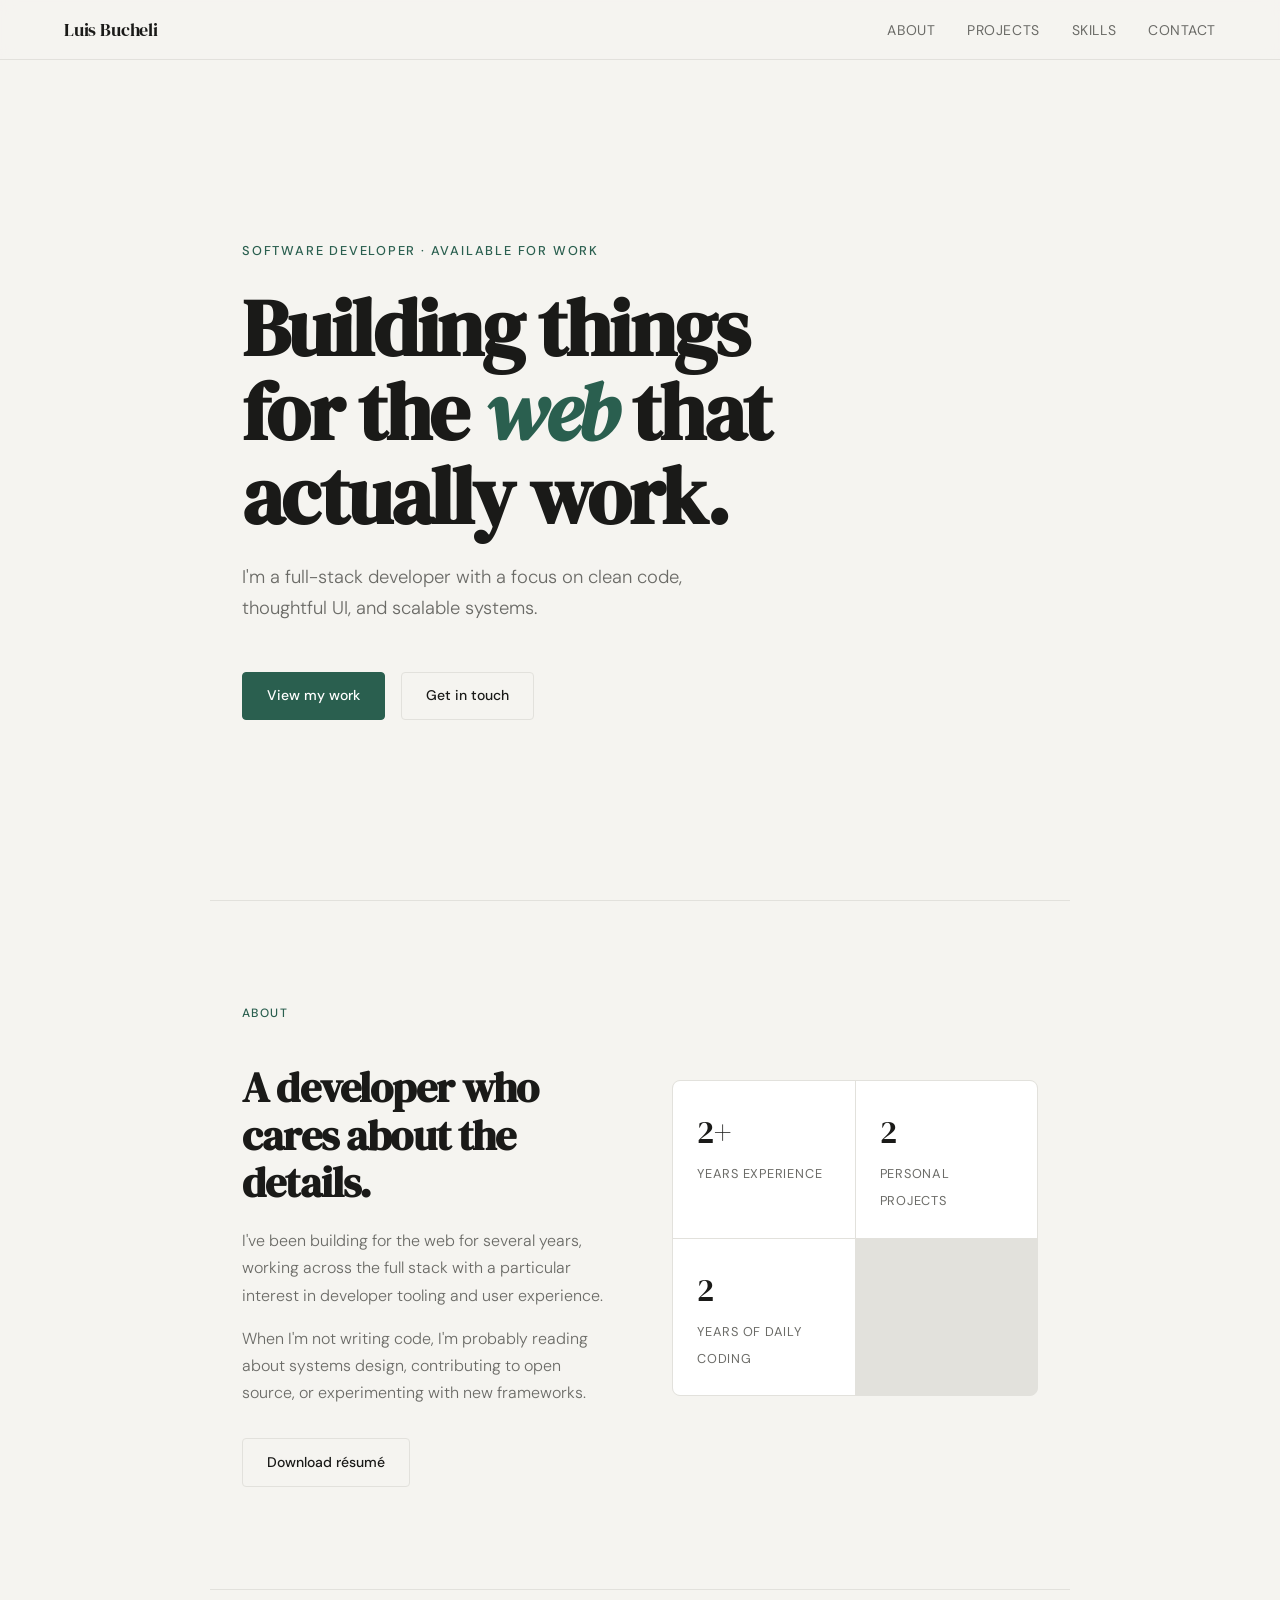
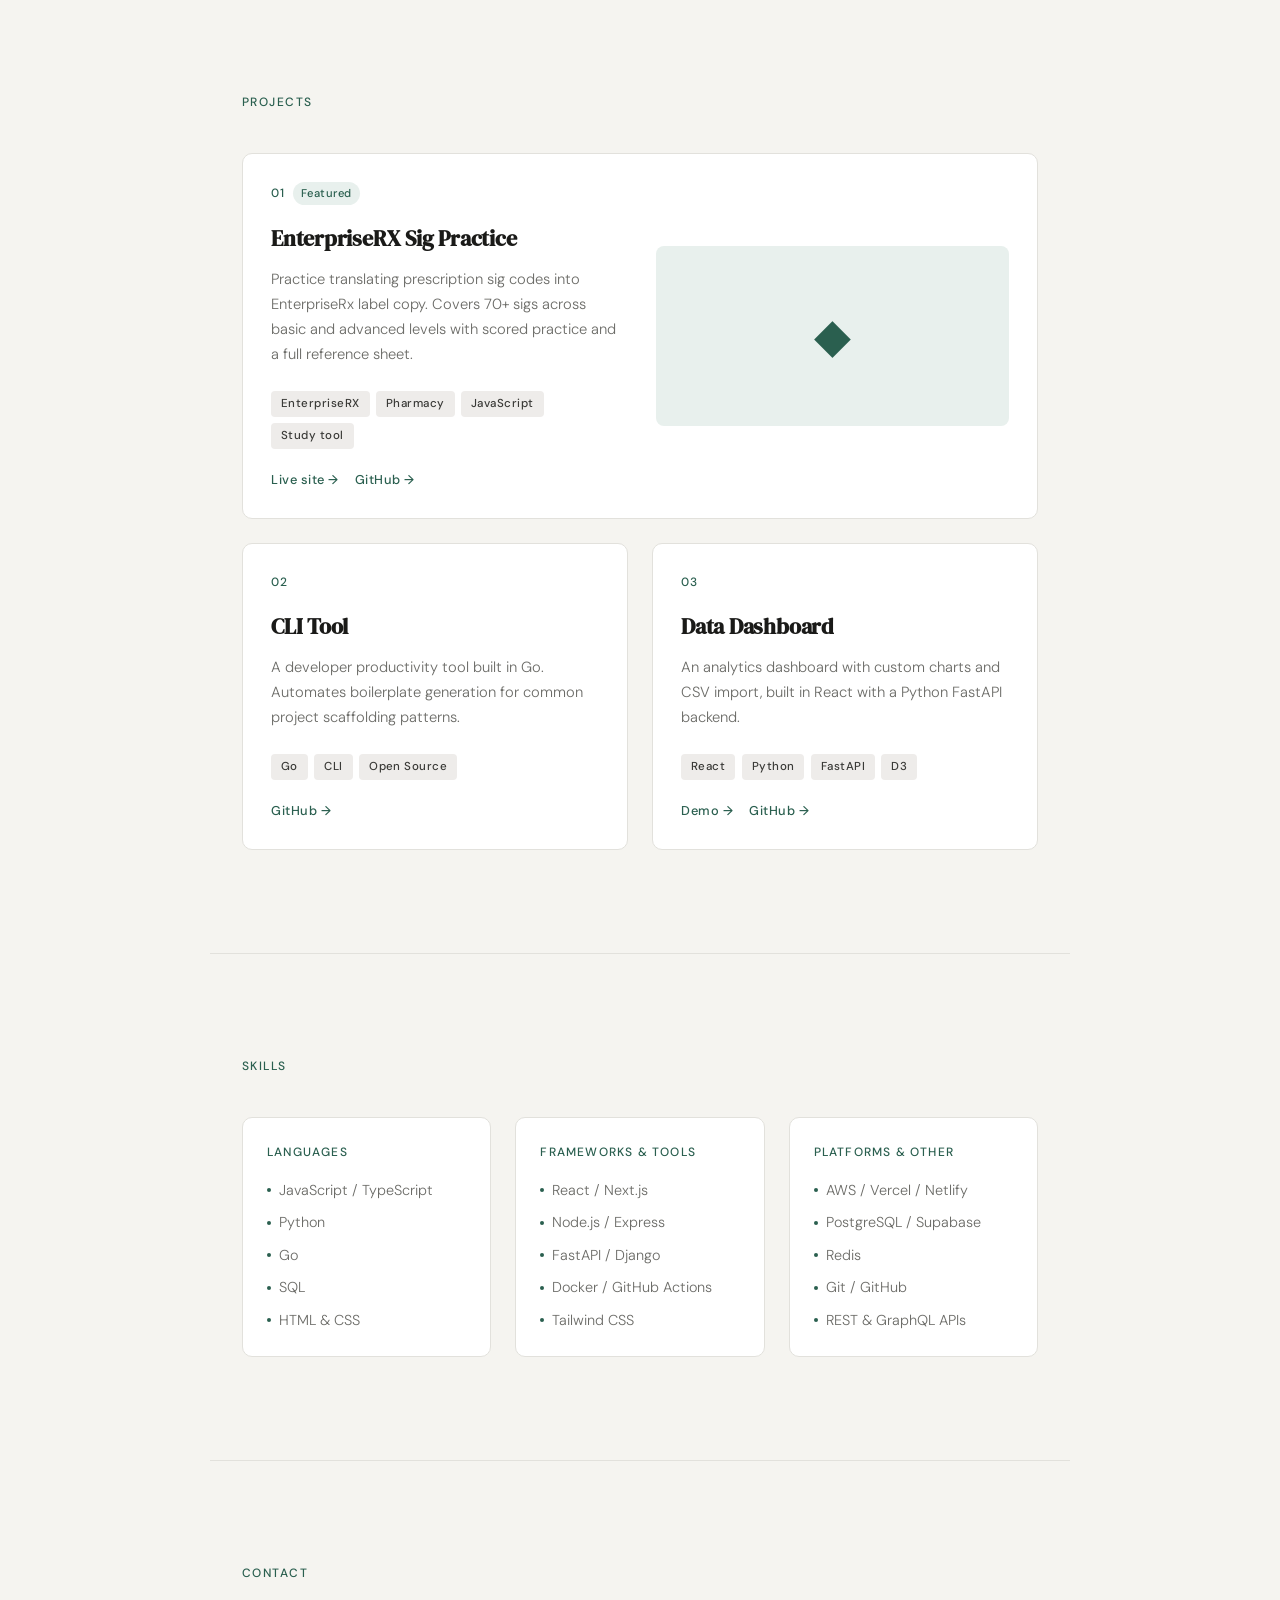
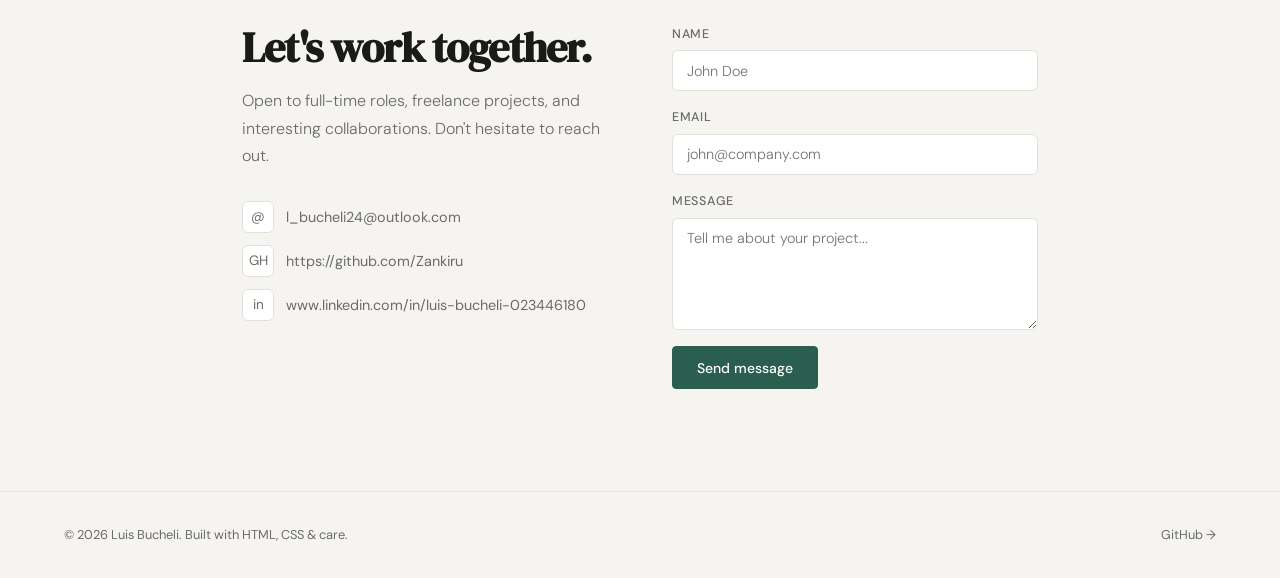
==== index.html @ e85682b0 "Revise project description in index.html Updated project description for EnterpriseRX Sig Practice." ====
<!DOCTYPE html>
<html lang="en">
<head>
  <meta charset="UTF-8" />
  <meta name="viewport" content="width=device-width, initial-scale=1.0" />
  <title>Luis Bucheli — Software Developer</title>
  <link rel="preconnect" href="https://fonts.googleapis.com" />
  <link rel="preconnect" href="https://fonts.gstatic.com" crossorigin />
  <link href="https://fonts.googleapis.com/css2?family=DM+Serif+Display:ital@0;1&family=DM+Sans:wght@300;400;500&display=swap" rel="stylesheet" />
  <style>
    *, *::before, *::after { box-sizing: border-box; margin: 0; padding: 0; }

    :root {
      --bg: #f5f4f0;
      --surface: #ffffff;
      --text: #1a1a18;
      --muted: #6b6b67;
      --border: #e2e1dc;
      --accent: #2a5f4f;
      --accent-light: #e8f0ed;
      --tag-bg: #eeecea;
      --tag-text: #3a3a37;
      --link: #2a5f4f;
    }

    body {
      font-family: 'DM Sans', sans-serif;
      background: var(--bg);
      color: var(--text);
      font-size: 16px;
      line-height: 1.7;
      -webkit-font-smoothing: antialiased;
    }

    /* NAV */
    nav {
      position: sticky;
      top: 0;
      z-index: 100;
      background: rgba(245, 244, 240, 0.92);
      backdrop-filter: blur(8px);
      border-bottom: 1px solid var(--border);
      display: flex;
      align-items: center;
      justify-content: space-between;
      padding: 0 clamp(1.5rem, 5vw, 4rem);
      height: 60px;
    }

    .nav-logo {
      font-family: 'DM Serif Display', serif;
      font-size: 1.15rem;
      color: var(--text);
      text-decoration: none;
      letter-spacing: -0.01em;
    }

    .nav-links {
      display: flex;
      gap: 2rem;
      list-style: none;
    }

    .nav-links a {
      font-size: 0.875rem;
      font-weight: 400;
      color: var(--muted);
      text-decoration: none;
      letter-spacing: 0.04em;
      text-transform: uppercase;
      transition: color 0.15s;
    }

    .nav-links a:hover { color: var(--text); }

    /* SECTIONS */
    section {
      max-width: 860px;
      margin: 0 auto;
      padding: clamp(4rem, 8vw, 7rem) clamp(1.5rem, 5vw, 2rem);
    }

    section + section {
      border-top: 1px solid var(--border);
    }

    .section-label {
      font-size: 0.75rem;
      font-weight: 500;
      letter-spacing: 0.12em;
      text-transform: uppercase;
      color: var(--accent);
      margin-bottom: 2.5rem;
    }

    /* HERO */
    #hero {
      min-height: calc(100vh - 60px);
      display: flex;
      flex-direction: column;
      justify-content: center;
    }

    .hero-eyebrow {
      font-size: 0.8rem;
      font-weight: 500;
      letter-spacing: 0.14em;
      text-transform: uppercase;
      color: var(--accent);
      margin-bottom: 1.5rem;
    }

    h1 {
      font-family: 'DM Serif Display', serif;
      font-size: clamp(2.8rem, 7vw, 5rem);
      line-height: 1.05;
      letter-spacing: -0.02em;
      color: var(--text);
      margin-bottom: 1.5rem;
      max-width: 700px;
    }

    h1 em {
      font-style: italic;
      color: var(--accent);
    }

    .hero-sub {
      font-size: 1.15rem;
      color: var(--muted);
      max-width: 520px;
      margin-bottom: 3rem;
      font-weight: 300;
    }

    .hero-actions {
      display: flex;
      gap: 1rem;
      flex-wrap: wrap;
    }

    .btn {
      display: inline-block;
      padding: 0.7rem 1.5rem;
      font-family: 'DM Sans', sans-serif;
      font-size: 0.875rem;
      font-weight: 500;
      border-radius: 4px;
      text-decoration: none;
      transition: all 0.15s;
      cursor: pointer;
    }

    .btn-primary {
      background: var(--accent);
      color: #fff;
      border: 1.5px solid var(--accent);
    }

    .btn-primary:hover { background: #214d3e; border-color: #214d3e; }

    .btn-outline {
      background: transparent;
      color: var(--text);
      border: 1.5px solid var(--border);
    }

    .btn-outline:hover { border-color: var(--text); }

    /* ABOUT */
    .about-grid {
      display: grid;
      grid-template-columns: 1fr 1fr;
      gap: 4rem;
      align-items: start;
    }

    .about-text h2 {
      font-family: 'DM Serif Display', serif;
      font-size: clamp(1.8rem, 3.5vw, 2.6rem);
      line-height: 1.15;
      letter-spacing: -0.02em;
      margin-bottom: 1.25rem;
    }

    .about-text p {
      color: var(--muted);
      margin-bottom: 1rem;
      font-weight: 300;
    }

    .about-stats {
      display: grid;
      grid-template-columns: 1fr 1fr;
      gap: 1px;
      background: var(--border);
      border: 1px solid var(--border);
      border-radius: 8px;
      overflow: hidden;
      margin-top: 1rem;
    }

    .stat {
      background: var(--surface);
      padding: 1.5rem;
    }

    .stat-number {
      font-family: 'DM Serif Display', serif;
      font-size: 2rem;
      color: var(--text);
      display: block;
    }

    .stat-label {
      font-size: 0.8rem;
      color: var(--muted);
      text-transform: uppercase;
      letter-spacing: 0.06em;
    }

    /* PROJECTS */
    .projects-grid {
      display: grid;
      grid-template-columns: 1fr 1fr;
      gap: 1.5rem;
    }

    .project-card {
      background: var(--surface);
      border: 1px solid var(--border);
      border-radius: 10px;
      padding: 1.75rem;
      transition: border-color 0.15s, transform 0.15s;
      display: flex;
      flex-direction: column;
    }

    .project-card:hover {
      border-color: #c0bfba;
      transform: translateY(-2px);
    }

    .project-card.featured {
      grid-column: span 2;
      display: grid;
      grid-template-columns: 1fr 1fr;
      gap: 2rem;
      align-items: center;
    }

    .project-meta {
      display: flex;
      align-items: center;
      gap: 0.5rem;
      margin-bottom: 1rem;
    }

    .project-num {
      font-size: 0.75rem;
      font-weight: 500;
      color: var(--accent);
      letter-spacing: 0.08em;
    }

    .project-status {
      font-size: 0.7rem;
      background: var(--accent-light);
      color: var(--accent);
      padding: 2px 8px;
      border-radius: 20px;
      font-weight: 500;
      letter-spacing: 0.04em;
    }

    .project-card h3 {
      font-family: 'DM Serif Display', serif;
      font-size: 1.35rem;
      letter-spacing: -0.01em;
      margin-bottom: 0.6rem;
      color: var(--text);
    }

    .project-card p {
      font-size: 0.92rem;
      color: var(--muted);
      font-weight: 300;
      flex: 1;
      margin-bottom: 1.5rem;
    }

    .project-tags {
      display: flex;
      flex-wrap: wrap;
      gap: 0.4rem;
      margin-bottom: 1.25rem;
    }

    .tag {
      font-size: 0.72rem;
      font-weight: 500;
      background: var(--tag-bg);
      color: var(--tag-text);
      padding: 3px 10px;
      border-radius: 4px;
      letter-spacing: 0.04em;
    }

    .project-links {
      display: flex;
      gap: 1rem;
    }

    .project-links a {
      font-size: 0.8rem;
      font-weight: 500;
      color: var(--accent);
      text-decoration: none;
      letter-spacing: 0.04em;
    }

    .project-links a:hover { text-decoration: underline; }

    .project-visual {
      background: var(--accent-light);
      border-radius: 8px;
      height: 180px;
      display: flex;
      align-items: center;
      justify-content: center;
      font-size: 3rem;
      color: var(--accent);
    }

    /* SKILLS */
    .skills-grid {
      display: grid;
      grid-template-columns: repeat(3, 1fr);
      gap: 1.5rem;
    }

    .skill-group {
      background: var(--surface);
      border: 1px solid var(--border);
      border-radius: 10px;
      padding: 1.5rem;
    }

    .skill-group h3 {
      font-size: 0.75rem;
      font-weight: 500;
      letter-spacing: 0.1em;
      text-transform: uppercase;
      color: var(--accent);
      margin-bottom: 1rem;
    }

    .skill-list {
      list-style: none;
      display: flex;
      flex-direction: column;
      gap: 0.5rem;
    }

    .skill-list li {
      font-size: 0.9rem;
      color: var(--muted);
      font-weight: 300;
      display: flex;
      align-items: center;
      gap: 0.5rem;
    }

    .skill-list li::before {
      content: '';
      width: 4px;
      height: 4px;
      border-radius: 50%;
      background: var(--accent);
      flex-shrink: 0;
    }

    /* CONTACT */
    .contact-inner {
      display: grid;
      grid-template-columns: 1fr 1fr;
      gap: 4rem;
      align-items: start;
    }

    .contact-left h2 {
      font-family: 'DM Serif Display', serif;
      font-size: clamp(1.8rem, 3.5vw, 2.6rem);
      line-height: 1.15;
      letter-spacing: -0.02em;
      margin-bottom: 1rem;
    }

    .contact-left p {
      color: var(--muted);
      font-weight: 300;
      margin-bottom: 2rem;
    }

    .contact-links {
      display: flex;
      flex-direction: column;
      gap: 0.75rem;
    }

    .contact-link {
      display: flex;
      align-items: center;
      gap: 0.75rem;
      font-size: 0.9rem;
      color: var(--muted);
      text-decoration: none;
      transition: color 0.15s;
    }

    .contact-link:hover { color: var(--text); }

    .contact-icon {
      width: 32px;
      height: 32px;
      border: 1px solid var(--border);
      border-radius: 6px;
      display: flex;
      align-items: center;
      justify-content: center;
      font-size: 0.85rem;
      background: var(--surface);
      flex-shrink: 0;
    }

    .contact-form {
      display: flex;
      flex-direction: column;
      gap: 1rem;
    }

    .form-group {
      display: flex;
      flex-direction: column;
      gap: 0.35rem;
    }

    .form-group label {
      font-size: 0.78rem;
      font-weight: 500;
      letter-spacing: 0.06em;
      text-transform: uppercase;
      color: var(--muted);
    }

    .form-group input,
    .form-group textarea {
      font-family: 'DM Sans', sans-serif;
      font-size: 0.9rem;
      font-weight: 300;
      color: var(--text);
      background: var(--surface);
      border: 1px solid var(--border);
      border-radius: 6px;
      padding: 0.65rem 0.9rem;
      outline: none;
      transition: border-color 0.15s;
      resize: vertical;
    }

    .form-group input:focus,
    .form-group textarea:focus {
      border-color: var(--accent);
    }

    /* FOOTER */
    footer {
      border-top: 1px solid var(--border);
      padding: 2rem clamp(1.5rem, 5vw, 4rem);
      display: flex;
      align-items: center;
      justify-content: space-between;
    }

    footer p {
      font-size: 0.8rem;
      color: var(--muted);
    }

    /* RESPONSIVE */
    @media (max-width: 700px) {
      .about-grid,
      .projects-grid,
      .skills-grid,
      .contact-inner { grid-template-columns: 1fr; gap: 2rem; }
      .project-card.featured { grid-column: span 1; grid-template-columns: 1fr; }
      .project-visual { display: none; }
      .nav-links { gap: 1.25rem; }
    }
  </style>
</head>
<body>

  <nav>
    <a href="#hero" class="nav-logo">Luis Bucheli</a>
    <ul class="nav-links">
      <li><a href="#about">About</a></li>
      <li><a href="#projects">Projects</a></li>
      <li><a href="#skills">Skills</a></li>
      <li><a href="#contact">Contact</a></li>
    </ul>
  </nav>

  <!-- HERO -->
  <section id="hero">
    <p class="hero-eyebrow">Software Developer · Available for work</p>
    <h1>Building things<br />for the <em>web</em> that<br />actually work.</h1>
    <p class="hero-sub">I'm a full-stack developer with a focus on clean code, thoughtful UI, and scalable systems.</p>
    <div class="hero-actions">
      <a href="#projects" class="btn btn-primary">View my work</a>
      <a href="#contact" class="btn btn-outline">Get in touch</a>
    </div>
  </section>

  <!-- ABOUT -->
  <section id="about">
    <p class="section-label">About</p>
    <div class="about-grid">
      <div class="about-text">
        <h2>A developer who cares about the details.</h2>
        <p>I've been building for the web for several years, working across the full stack with a particular interest in developer tooling and user experience.</p>
        <p>When I'm not writing code, I'm probably reading about systems design, contributing to open source, or experimenting with new frameworks.</p>
        <a href="#contact" class="btn btn-outline" style="margin-top: 1rem; display: inline-block;">Download résumé</a>
      </div>
      <div>
        <div class="about-stats">
          <div class="stat">
            <span class="stat-number">2+</span>
            <span class="stat-label">Years experience</span>
          </div>
          <div class="stat">
            <span class="stat-number">2</span>
            <span class="stat-label">Personal Projects</span>
          </div>
          <div class="stat">
            <span class="stat-number">2</span>
            <span class="stat-label">Years of daily coding</span>
          </div>
        </div>
      </div>
    </div>
  </section>

  <!-- PROJECTS -->
  <section id="projects">
    <p class="section-label">Projects</p>
    <div class="projects-grid">

      <div class="project-card featured">
        <div>
          <div class="project-meta">
            <span class="project-num">01</span>
            <span class="project-status">Featured</span>
          </div>
          <h3>EnterpriseRX Sig Practice</h3>
          <p>Practice translating prescription sig codes into EnterpriseRx label copy. Covers 70+ sigs across basic and advanced levels with scored practice and a full reference sheet.</p>
          <div class="project-tags">
            <span class="tag">EnterpriseRX</span>
            <span class="tag">Pharmacy</span>
            <span class="tag">JavaScript</span>
            <span class="tag">Study tool</span>
          </div>
          <div class="project-links">
            <a href="sig-practice.html">Live site →</a>
            <a href="#">GitHub →</a>
          </div>
        </div>
        <div class="project-visual">&#9670;</div>
      </div>

      <div class="project-card">
        <div class="project-meta">
          <span class="project-num">02</span>
        </div>
        <h3>CLI Tool</h3>
        <p>A developer productivity tool built in Go. Automates boilerplate generation for common project scaffolding patterns.</p>
        <div class="project-tags">
          <span class="tag">Go</span>
          <span class="tag">CLI</span>
          <span class="tag">Open Source</span>
        </div>
        <div class="project-links">
          <a href="#">GitHub →</a>
        </div>
      </div>

      <div class="project-card">
        <div class="project-meta">
          <span class="project-num">03</span>
        </div>
        <h3>Data Dashboard</h3>
        <p>An analytics dashboard with custom charts and CSV import, built in React with a Python FastAPI backend.</p>
        <div class="project-tags">
          <span class="tag">React</span>
          <span class="tag">Python</span>
          <span class="tag">FastAPI</span>
          <span class="tag">D3</span>
        </div>
        <div class="project-links">
          <a href="#">Demo →</a>
          <a href="#">GitHub →</a>
        </div>
      </div>

    </div>
  </section>

  <!-- SKILLS -->
  <section id="skills">
    <p class="section-label">Skills</p>
    <div class="skills-grid">
      <div class="skill-group">
        <h3>Languages</h3>
        <ul class="skill-list">
          <li>JavaScript / TypeScript</li>
          <li>Python</li>
          <li>Go</li>
          <li>SQL</li>
          <li>HTML & CSS</li>
        </ul>
      </div>
      <div class="skill-group">
        <h3>Frameworks & Tools</h3>
        <ul class="skill-list">
          <li>React / Next.js</li>
          <li>Node.js / Express</li>
          <li>FastAPI / Django</li>
          <li>Docker / GitHub Actions</li>
          <li>Tailwind CSS</li>
        </ul>
      </div>
      <div class="skill-group">
        <h3>Platforms & Other</h3>
        <ul class="skill-list">
          <li>AWS / Vercel / Netlify</li>
          <li>PostgreSQL / Supabase</li>
          <li>Redis</li>
          <li>Git / GitHub</li>
          <li>REST & GraphQL APIs</li>
        </ul>
      </div>
    </div>
  </section>

  <!-- CONTACT -->
  <section id="contact">
    <p class="section-label">Contact</p>
    <div class="contact-inner">
      <div class="contact-left">
        <h2>Let's work together.</h2>
        <p>Open to full-time roles, freelance projects, and interesting collaborations. Don't hesitate to reach out.</p>
        <div class="contact-links">
          <a href="mailto:you@email.com" class="contact-link">
            <span class="contact-icon">@</span>
            l_bucheli24@outlook.com
          </a>
          <a href="https://github.com/yourusername" class="contact-link" target="_blank">
            <span class="contact-icon">GH</span>
            https://github.com/Zankiru
          </a>
          <a href="https://linkedin.com/in/yourprofile" class="contact-link" target="_blank">
            <span class="contact-icon">in</span>
            www.linkedin.com/in/luis-bucheli-023446180
          </a>
        </div>
      </div>
      <form class="contact-form" onsubmit="return false;">
        <div class="form-group">
          <label for="name">Name</label>
          <input type="text" id="name" placeholder="John Doe" />
        </div>
        <div class="form-group">
          <label for="email">Email</label>
          <input type="email" id="email" placeholder="john@company.com" />
        </div>
        <div class="form-group">
          <label for="message">Message</label>
          <textarea id="message" rows="5" placeholder="Tell me about your project..."></textarea>
        </div>
        <button type="submit" class="btn btn-primary" style="align-self: flex-start;">Send message</button>
      </form>
    </div>
  </section>

  <footer>
    <p>© 2026 Luis Bucheli. Built with HTML, CSS &amp; care.</p>
    <p><a href="https://github.com/Zankiru" style="color: var(--muted); text-decoration: none; font-size: 0.8rem;">GitHub →</a></p>
  </footer>

</body>
</html>
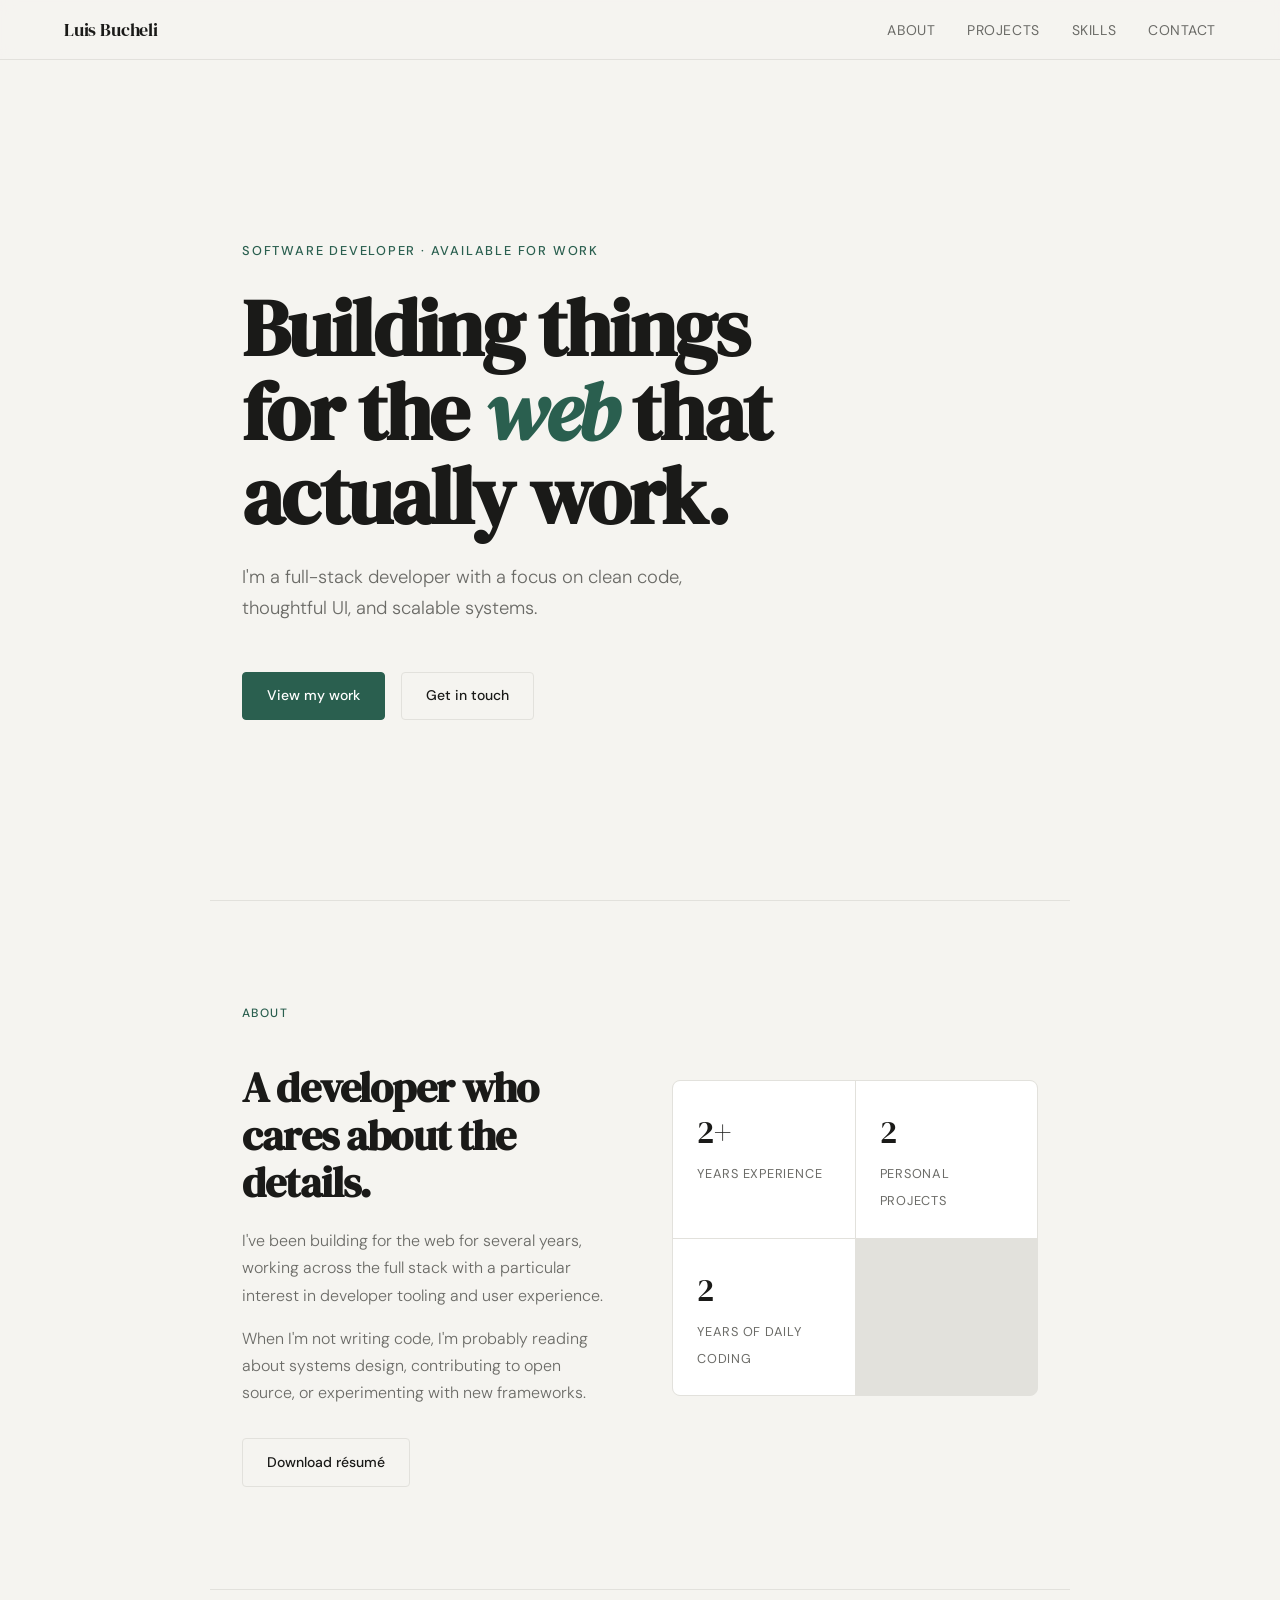
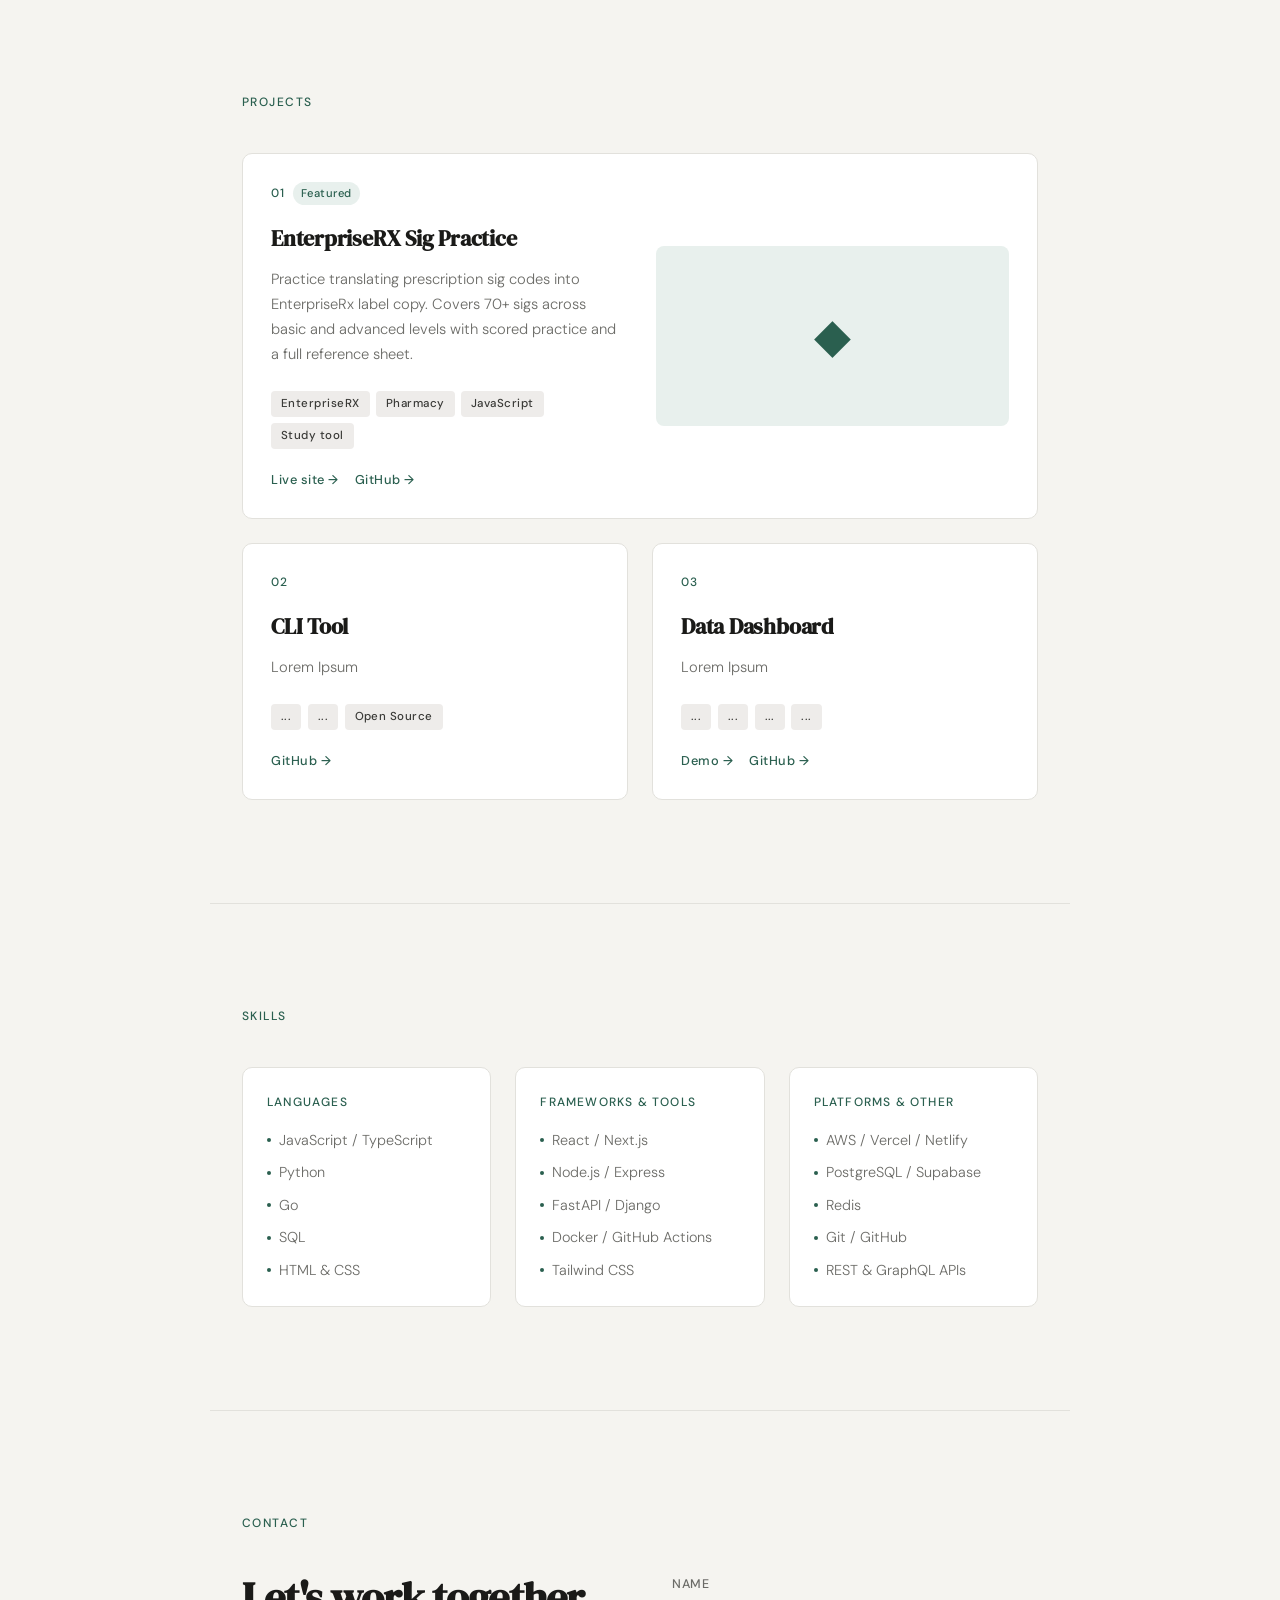
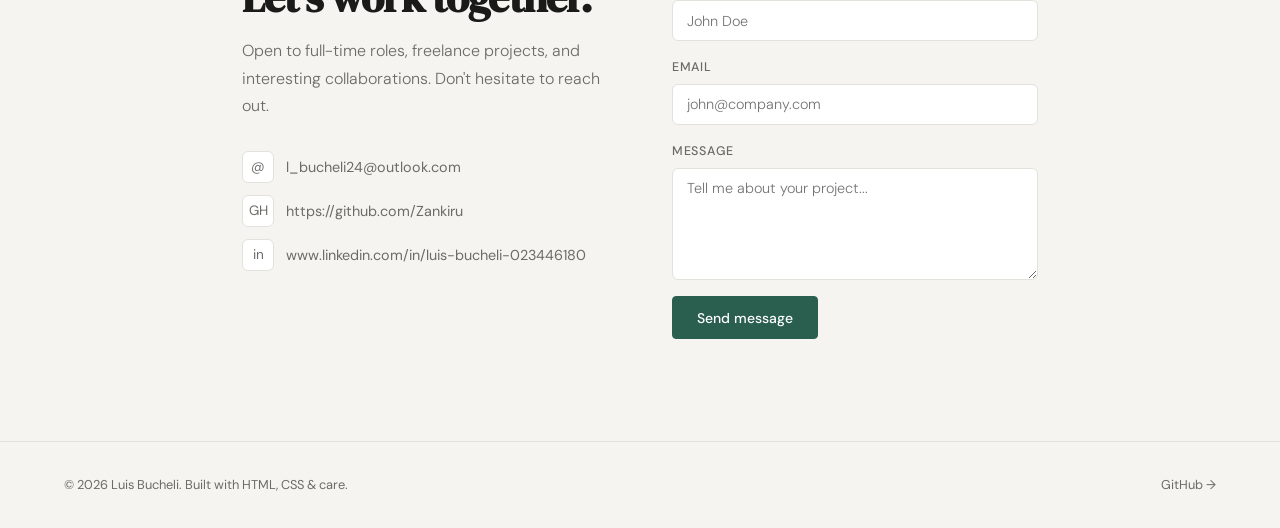
==== commit f0203ae0: "Replace project descriptions and tags with Lorem Ipsum Updated project descriptions and tags to plac" ====
--- a/index.html
+++ b/index.html
@@ -583,10 +583,10 @@
           <span class="project-num">02</span>
         </div>
         <h3>CLI Tool</h3>
-        <p>A developer productivity tool built in Go. Automates boilerplate generation for common project scaffolding patterns.</p>
+        <p>Lorem Ipsum</p>
         <div class="project-tags">
-          <span class="tag">Go</span>
-          <span class="tag">CLI</span>
+          <span class="tag">...</span>
+          <span class="tag">...</span>
           <span class="tag">Open Source</span>
         </div>
         <div class="project-links">
@@ -599,12 +599,12 @@
           <span class="project-num">03</span>
         </div>
         <h3>Data Dashboard</h3>
-        <p>An analytics dashboard with custom charts and CSV import, built in React with a Python FastAPI backend.</p>
+        <p>Lorem Ipsum</p>
         <div class="project-tags">
-          <span class="tag">React</span>
-          <span class="tag">Python</span>
-          <span class="tag">FastAPI</span>
-          <span class="tag">D3</span>
+          <span class="tag">...</span>
+          <span class="tag">...</span>
+          <span class="tag">...</span>
+          <span class="tag">...</span>
         </div>
         <div class="project-links">
           <a href="#">Demo →</a>
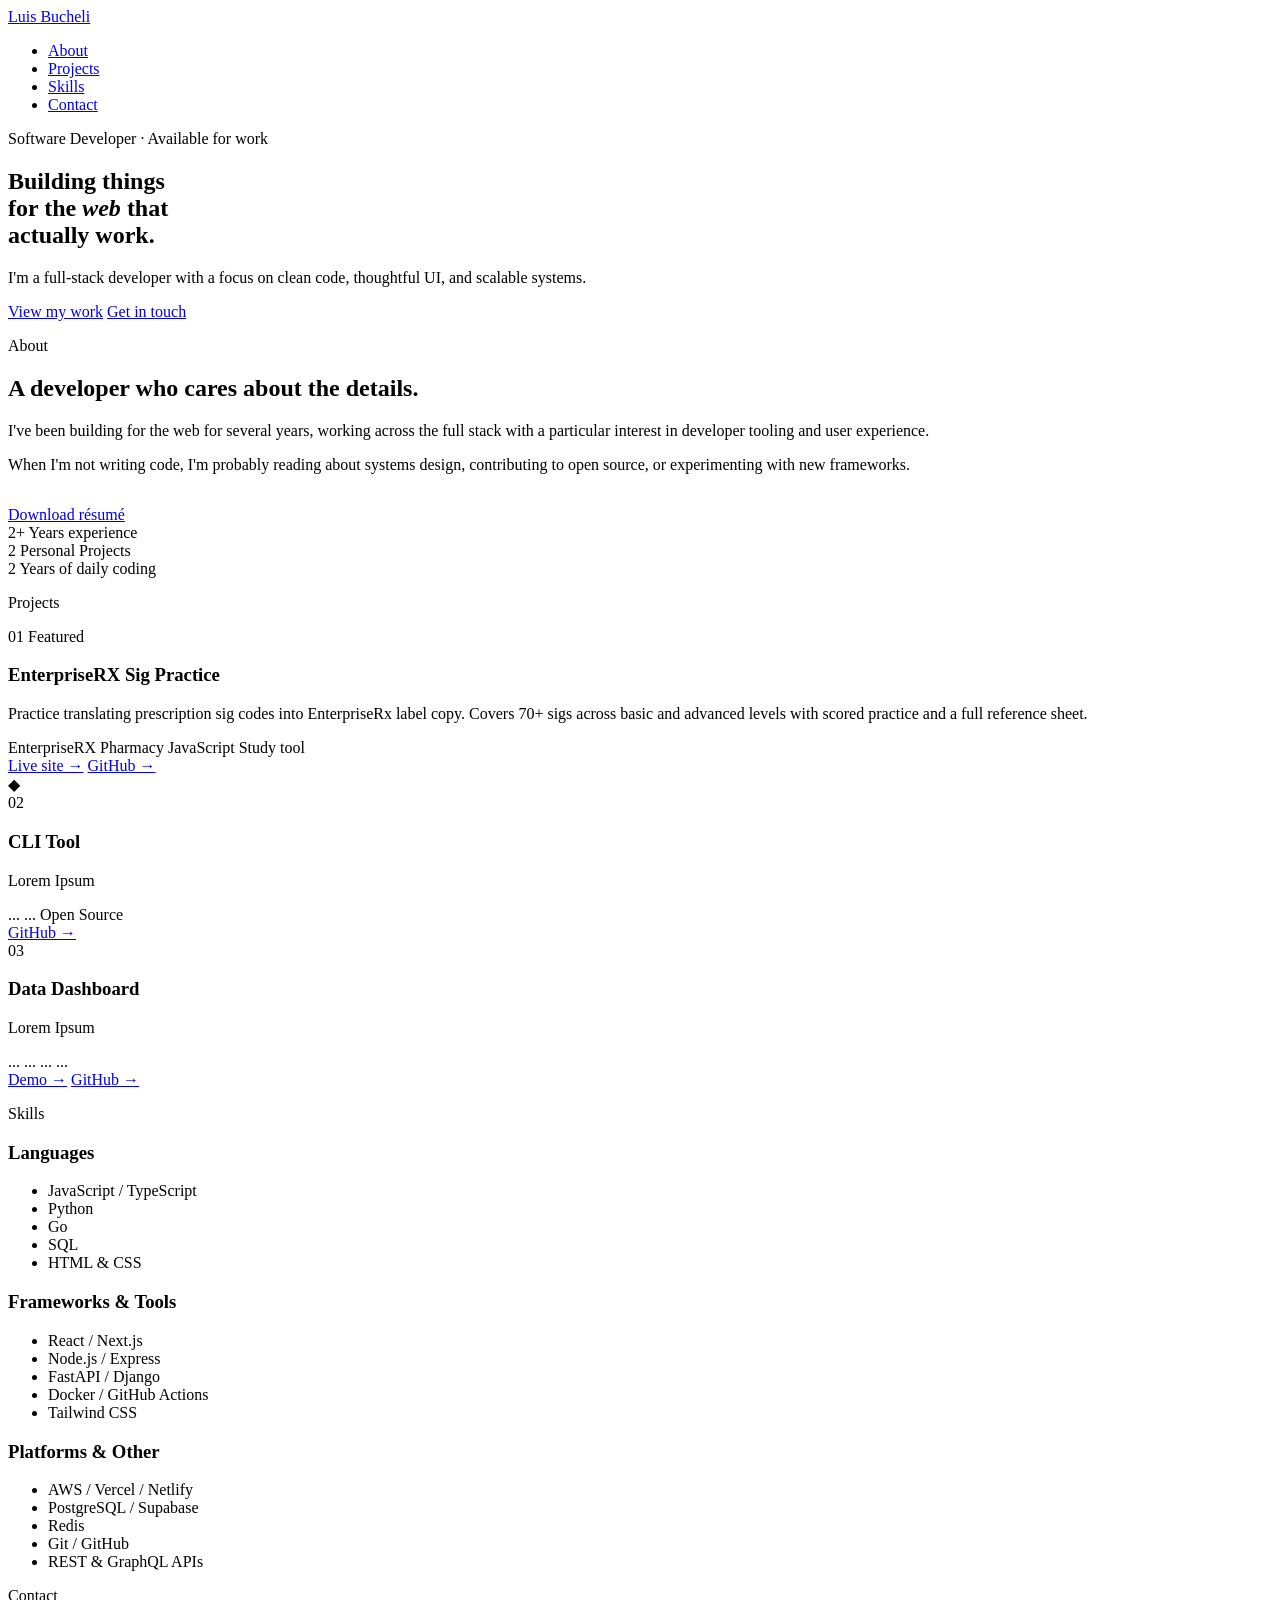
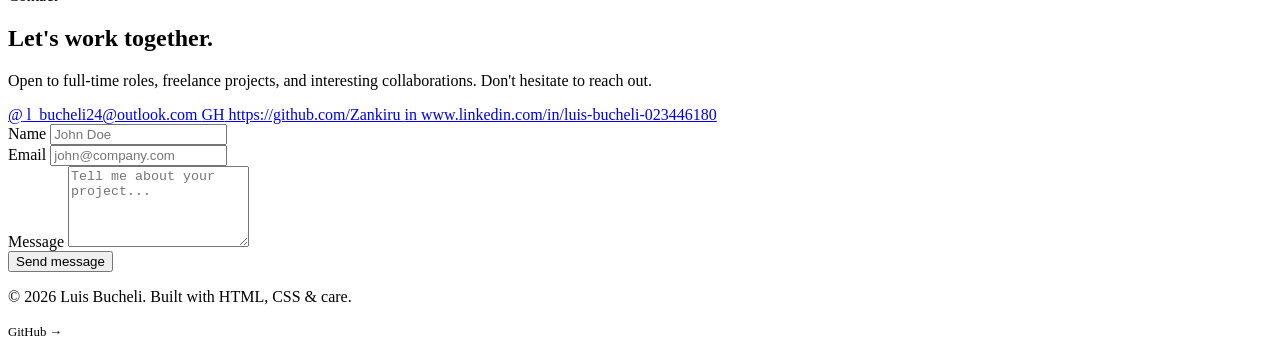
==== commit 9651a401: "Link external stylesheet and remove internal styles Removed internal styles from index.html and link" ====
--- a/index.html
+++ b/index.html
@@ -7,497 +7,7 @@
   <link rel="preconnect" href="https://fonts.googleapis.com" />
   <link rel="preconnect" href="https://fonts.gstatic.com" crossorigin />
   <link href="https://fonts.googleapis.com/css2?family=DM+Serif+Display:ital@0;1&family=DM+Sans:wght@300;400;500&display=swap" rel="stylesheet" />
-  <style>
-    *, *::before, *::after { box-sizing: border-box; margin: 0; padding: 0; }
-
-    :root {
-      --bg: #f5f4f0;
-      --surface: #ffffff;
-      --text: #1a1a18;
-      --muted: #6b6b67;
-      --border: #e2e1dc;
-      --accent: #2a5f4f;
-      --accent-light: #e8f0ed;
-      --tag-bg: #eeecea;
-      --tag-text: #3a3a37;
-      --link: #2a5f4f;
-    }
-
-    body {
-      font-family: 'DM Sans', sans-serif;
-      background: var(--bg);
-      color: var(--text);
-      font-size: 16px;
-      line-height: 1.7;
-      -webkit-font-smoothing: antialiased;
-    }
-
-    /* NAV */
-    nav {
-      position: sticky;
-      top: 0;
-      z-index: 100;
-      background: rgba(245, 244, 240, 0.92);
-      backdrop-filter: blur(8px);
-      border-bottom: 1px solid var(--border);
-      display: flex;
-      align-items: center;
-      justify-content: space-between;
-      padding: 0 clamp(1.5rem, 5vw, 4rem);
-      height: 60px;
-    }
-
-    .nav-logo {
-      font-family: 'DM Serif Display', serif;
-      font-size: 1.15rem;
-      color: var(--text);
-      text-decoration: none;
-      letter-spacing: -0.01em;
-    }
-
-    .nav-links {
-      display: flex;
-      gap: 2rem;
-      list-style: none;
-    }
-
-    .nav-links a {
-      font-size: 0.875rem;
-      font-weight: 400;
-      color: var(--muted);
-      text-decoration: none;
-      letter-spacing: 0.04em;
-      text-transform: uppercase;
-      transition: color 0.15s;
-    }
-
-    .nav-links a:hover { color: var(--text); }
-
-    /* SECTIONS */
-    section {
-      max-width: 860px;
-      margin: 0 auto;
-      padding: clamp(4rem, 8vw, 7rem) clamp(1.5rem, 5vw, 2rem);
-    }
-
-    section + section {
-      border-top: 1px solid var(--border);
-    }
-
-    .section-label {
-      font-size: 0.75rem;
-      font-weight: 500;
-      letter-spacing: 0.12em;
-      text-transform: uppercase;
-      color: var(--accent);
-      margin-bottom: 2.5rem;
-    }
-
-    /* HERO */
-    #hero {
-      min-height: calc(100vh - 60px);
-      display: flex;
-      flex-direction: column;
-      justify-content: center;
-    }
-
-    .hero-eyebrow {
-      font-size: 0.8rem;
-      font-weight: 500;
-      letter-spacing: 0.14em;
-      text-transform: uppercase;
-      color: var(--accent);
-      margin-bottom: 1.5rem;
-    }
-
-    h1 {
-      font-family: 'DM Serif Display', serif;
-      font-size: clamp(2.8rem, 7vw, 5rem);
-      line-height: 1.05;
-      letter-spacing: -0.02em;
-      color: var(--text);
-      margin-bottom: 1.5rem;
-      max-width: 700px;
-    }
-
-    h1 em {
-      font-style: italic;
-      color: var(--accent);
-    }
-
-    .hero-sub {
-      font-size: 1.15rem;
-      color: var(--muted);
-      max-width: 520px;
-      margin-bottom: 3rem;
-      font-weight: 300;
-    }
-
-    .hero-actions {
-      display: flex;
-      gap: 1rem;
-      flex-wrap: wrap;
-    }
-
-    .btn {
-      display: inline-block;
-      padding: 0.7rem 1.5rem;
-      font-family: 'DM Sans', sans-serif;
-      font-size: 0.875rem;
-      font-weight: 500;
-      border-radius: 4px;
-      text-decoration: none;
-      transition: all 0.15s;
-      cursor: pointer;
-    }
-
-    .btn-primary {
-      background: var(--accent);
-      color: #fff;
-      border: 1.5px solid var(--accent);
-    }
-
-    .btn-primary:hover { background: #214d3e; border-color: #214d3e; }
-
-    .btn-outline {
-      background: transparent;
-      color: var(--text);
-      border: 1.5px solid var(--border);
-    }
-
-    .btn-outline:hover { border-color: var(--text); }
-
-    /* ABOUT */
-    .about-grid {
-      display: grid;
-      grid-template-columns: 1fr 1fr;
-      gap: 4rem;
-      align-items: start;
-    }
-
-    .about-text h2 {
-      font-family: 'DM Serif Display', serif;
-      font-size: clamp(1.8rem, 3.5vw, 2.6rem);
-      line-height: 1.15;
-      letter-spacing: -0.02em;
-      margin-bottom: 1.25rem;
-    }
-
-    .about-text p {
-      color: var(--muted);
-      margin-bottom: 1rem;
-      font-weight: 300;
-    }
-
-    .about-stats {
-      display: grid;
-      grid-template-columns: 1fr 1fr;
-      gap: 1px;
-      background: var(--border);
-      border: 1px solid var(--border);
-      border-radius: 8px;
-      overflow: hidden;
-      margin-top: 1rem;
-    }
-
-    .stat {
-      background: var(--surface);
-      padding: 1.5rem;
-    }
-
-    .stat-number {
-      font-family: 'DM Serif Display', serif;
-      font-size: 2rem;
-      color: var(--text);
-      display: block;
-    }
-
-    .stat-label {
-      font-size: 0.8rem;
-      color: var(--muted);
-      text-transform: uppercase;
-      letter-spacing: 0.06em;
-    }
-
-    /* PROJECTS */
-    .projects-grid {
-      display: grid;
-      grid-template-columns: 1fr 1fr;
-      gap: 1.5rem;
-    }
-
-    .project-card {
-      background: var(--surface);
-      border: 1px solid var(--border);
-      border-radius: 10px;
-      padding: 1.75rem;
-      transition: border-color 0.15s, transform 0.15s;
-      display: flex;
-      flex-direction: column;
-    }
-
-    .project-card:hover {
-      border-color: #c0bfba;
-      transform: translateY(-2px);
-    }
-
-    .project-card.featured {
-      grid-column: span 2;
-      display: grid;
-      grid-template-columns: 1fr 1fr;
-      gap: 2rem;
-      align-items: center;
-    }
-
-    .project-meta {
-      display: flex;
-      align-items: center;
-      gap: 0.5rem;
-      margin-bottom: 1rem;
-    }
-
-    .project-num {
-      font-size: 0.75rem;
-      font-weight: 500;
-      color: var(--accent);
-      letter-spacing: 0.08em;
-    }
-
-    .project-status {
-      font-size: 0.7rem;
-      background: var(--accent-light);
-      color: var(--accent);
-      padding: 2px 8px;
-      border-radius: 20px;
-      font-weight: 500;
-      letter-spacing: 0.04em;
-    }
-
-    .project-card h3 {
-      font-family: 'DM Serif Display', serif;
-      font-size: 1.35rem;
-      letter-spacing: -0.01em;
-      margin-bottom: 0.6rem;
-      color: var(--text);
-    }
-
-    .project-card p {
-      font-size: 0.92rem;
-      color: var(--muted);
-      font-weight: 300;
-      flex: 1;
-      margin-bottom: 1.5rem;
-    }
-
-    .project-tags {
-      display: flex;
-      flex-wrap: wrap;
-      gap: 0.4rem;
-      margin-bottom: 1.25rem;
-    }
-
-    .tag {
-      font-size: 0.72rem;
-      font-weight: 500;
-      background: var(--tag-bg);
-      color: var(--tag-text);
-      padding: 3px 10px;
-      border-radius: 4px;
-      letter-spacing: 0.04em;
-    }
-
-    .project-links {
-      display: flex;
-      gap: 1rem;
-    }
-
-    .project-links a {
-      font-size: 0.8rem;
-      font-weight: 500;
-      color: var(--accent);
-      text-decoration: none;
-      letter-spacing: 0.04em;
-    }
-
-    .project-links a:hover { text-decoration: underline; }
-
-    .project-visual {
-      background: var(--accent-light);
-      border-radius: 8px;
-      height: 180px;
-      display: flex;
-      align-items: center;
-      justify-content: center;
-      font-size: 3rem;
-      color: var(--accent);
-    }
-
-    /* SKILLS */
-    .skills-grid {
-      display: grid;
-      grid-template-columns: repeat(3, 1fr);
-      gap: 1.5rem;
-    }
-
-    .skill-group {
-      background: var(--surface);
-      border: 1px solid var(--border);
-      border-radius: 10px;
-      padding: 1.5rem;
-    }
-
-    .skill-group h3 {
-      font-size: 0.75rem;
-      font-weight: 500;
-      letter-spacing: 0.1em;
-      text-transform: uppercase;
-      color: var(--accent);
-      margin-bottom: 1rem;
-    }
-
-    .skill-list {
-      list-style: none;
-      display: flex;
-      flex-direction: column;
-      gap: 0.5rem;
-    }
-
-    .skill-list li {
-      font-size: 0.9rem;
-      color: var(--muted);
-      font-weight: 300;
-      display: flex;
-      align-items: center;
-      gap: 0.5rem;
-    }
-
-    .skill-list li::before {
-      content: '';
-      width: 4px;
-      height: 4px;
-      border-radius: 50%;
-      background: var(--accent);
-      flex-shrink: 0;
-    }
-
-    /* CONTACT */
-    .contact-inner {
-      display: grid;
-      grid-template-columns: 1fr 1fr;
-      gap: 4rem;
-      align-items: start;
-    }
-
-    .contact-left h2 {
-      font-family: 'DM Serif Display', serif;
-      font-size: clamp(1.8rem, 3.5vw, 2.6rem);
-      line-height: 1.15;
-      letter-spacing: -0.02em;
-      margin-bottom: 1rem;
-    }
-
-    .contact-left p {
-      color: var(--muted);
-      font-weight: 300;
-      margin-bottom: 2rem;
-    }
-
-    .contact-links {
-      display: flex;
-      flex-direction: column;
-      gap: 0.75rem;
-    }
-
-    .contact-link {
-      display: flex;
-      align-items: center;
-      gap: 0.75rem;
-      font-size: 0.9rem;
-      color: var(--muted);
-      text-decoration: none;
-      transition: color 0.15s;
-    }
-
-    .contact-link:hover { color: var(--text); }
-
-    .contact-icon {
-      width: 32px;
-      height: 32px;
-      border: 1px solid var(--border);
-      border-radius: 6px;
-      display: flex;
-      align-items: center;
-      justify-content: center;
-      font-size: 0.85rem;
-      background: var(--surface);
-      flex-shrink: 0;
-    }
-
-    .contact-form {
-      display: flex;
-      flex-direction: column;
-      gap: 1rem;
-    }
-
-    .form-group {
-      display: flex;
-      flex-direction: column;
-      gap: 0.35rem;
-    }
-
-    .form-group label {
-      font-size: 0.78rem;
-      font-weight: 500;
-      letter-spacing: 0.06em;
-      text-transform: uppercase;
-      color: var(--muted);
-    }
-
-    .form-group input,
-    .form-group textarea {
-      font-family: 'DM Sans', sans-serif;
-      font-size: 0.9rem;
-      font-weight: 300;
-      color: var(--text);
-      background: var(--surface);
-      border: 1px solid var(--border);
-      border-radius: 6px;
-      padding: 0.65rem 0.9rem;
-      outline: none;
-      transition: border-color 0.15s;
-      resize: vertical;
-    }
-
-    .form-group input:focus,
-    .form-group textarea:focus {
-      border-color: var(--accent);
-    }
-
-    /* FOOTER */
-    footer {
-      border-top: 1px solid var(--border);
-      padding: 2rem clamp(1.5rem, 5vw, 4rem);
-      display: flex;
-      align-items: center;
-      justify-content: space-between;
-    }
-
-    footer p {
-      font-size: 0.8rem;
-      color: var(--muted);
-    }
-
-    /* RESPONSIVE */
-    @media (max-width: 700px) {
-      .about-grid,
-      .projects-grid,
-      .skills-grid,
-      .contact-inner { grid-template-columns: 1fr; gap: 2rem; }
-      .project-card.featured { grid-column: span 1; grid-template-columns: 1fr; }
-      .project-visual { display: none; }
-      .nav-links { gap: 1.25rem; }
-    }
-  </style>
+  <link rel="stylesheet" href="istyle.css">
 </head>
 <body>
 
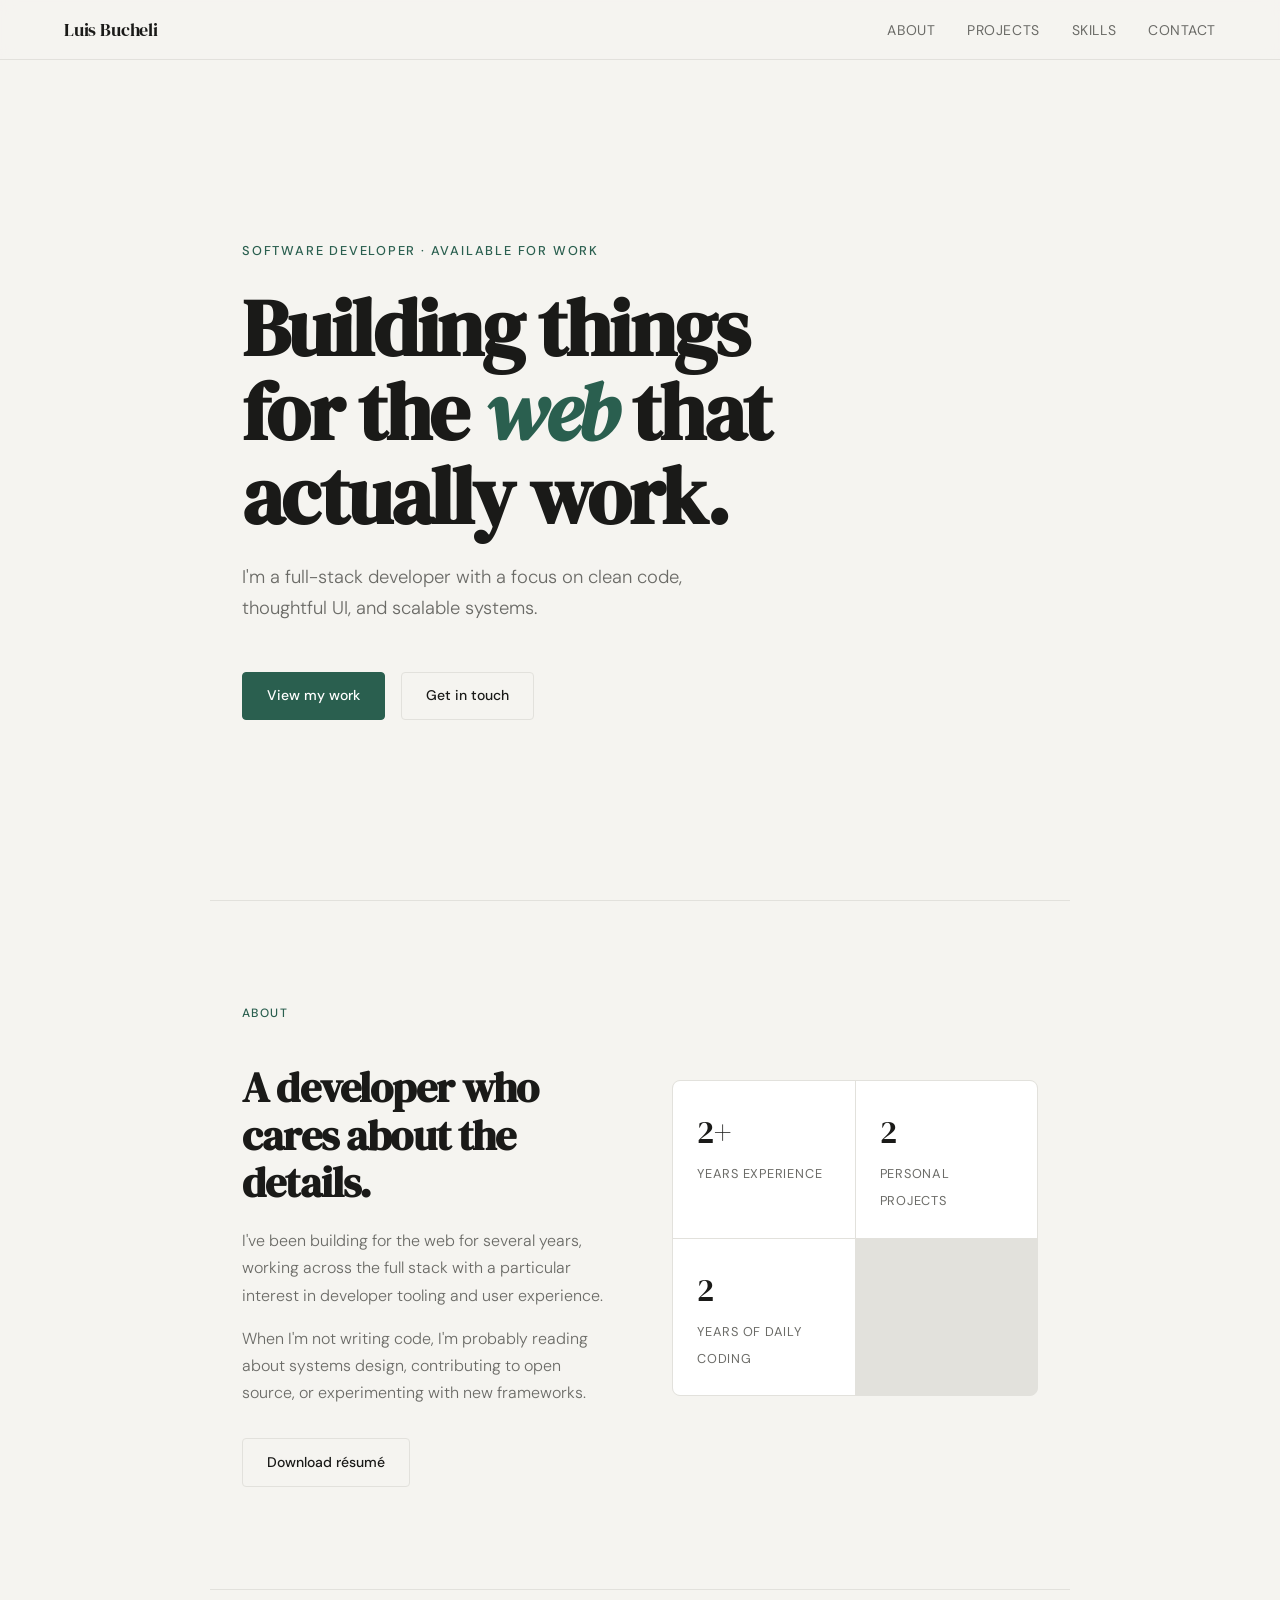
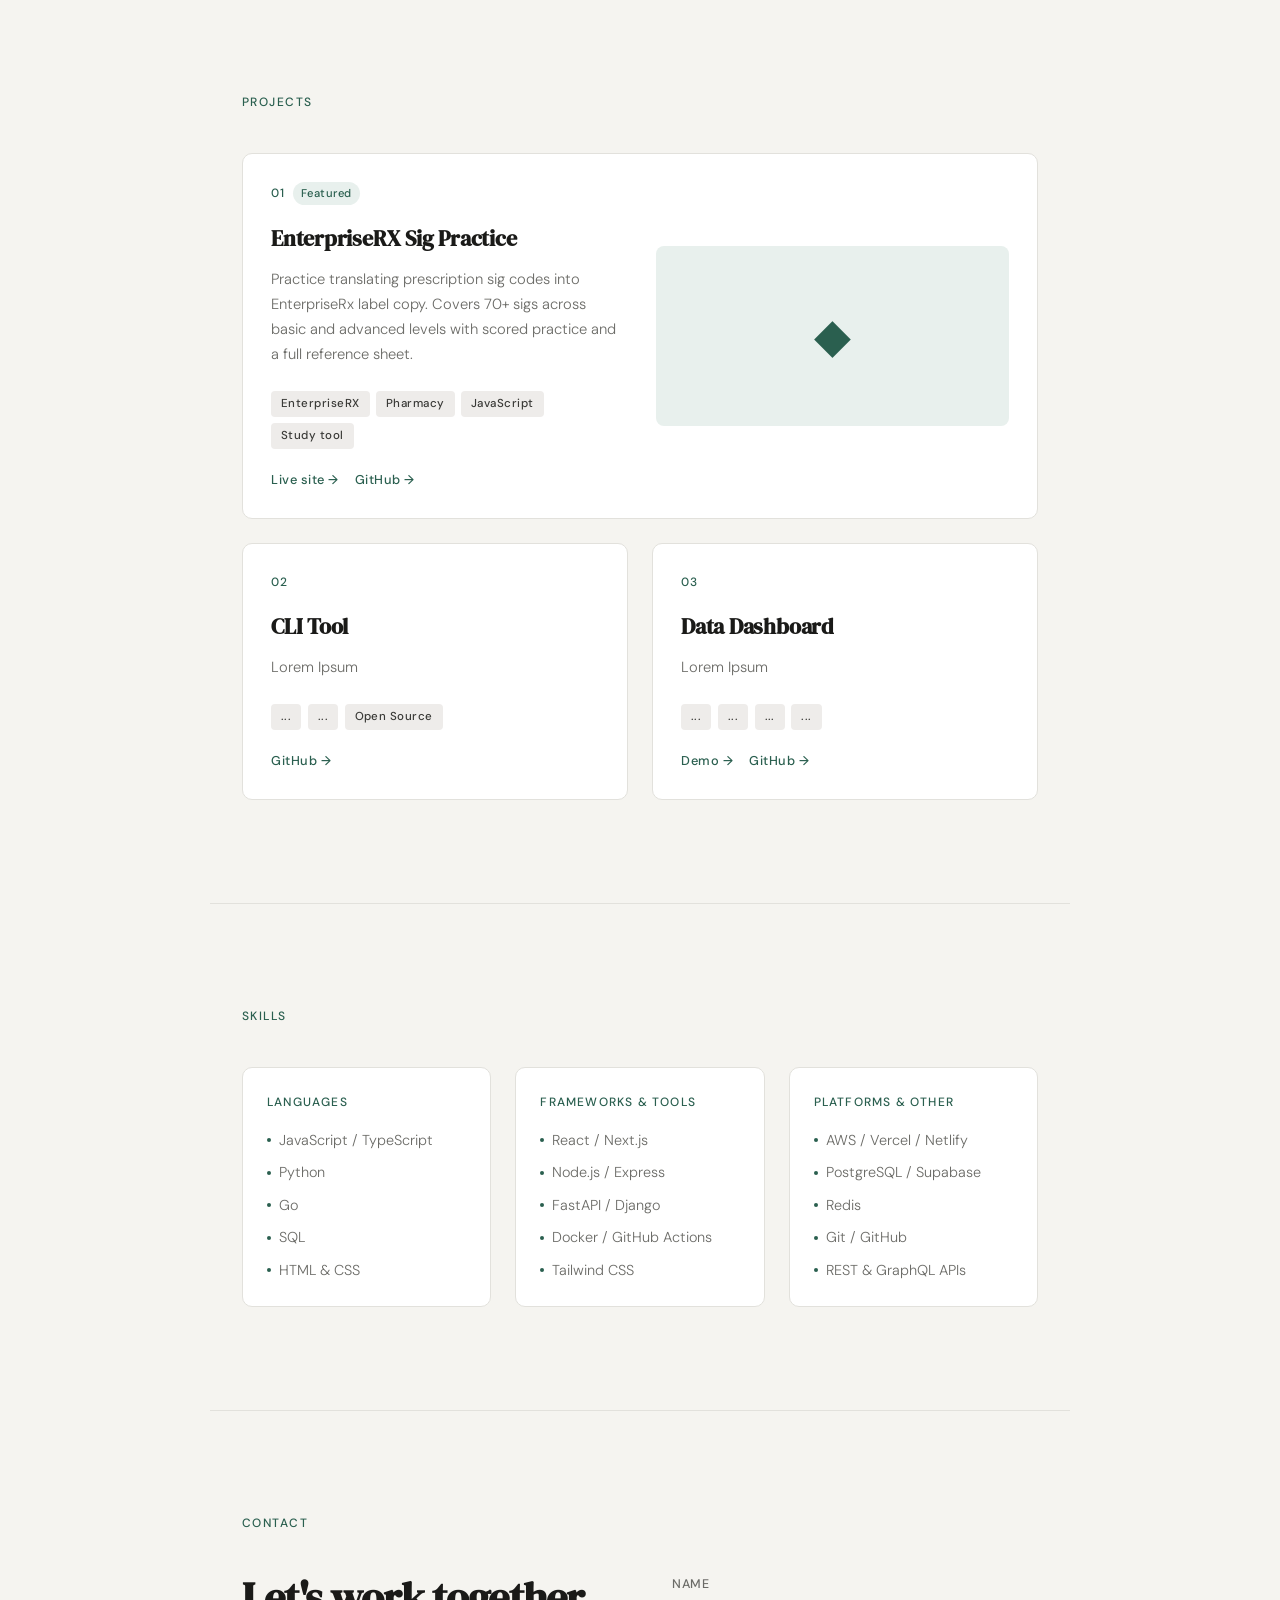
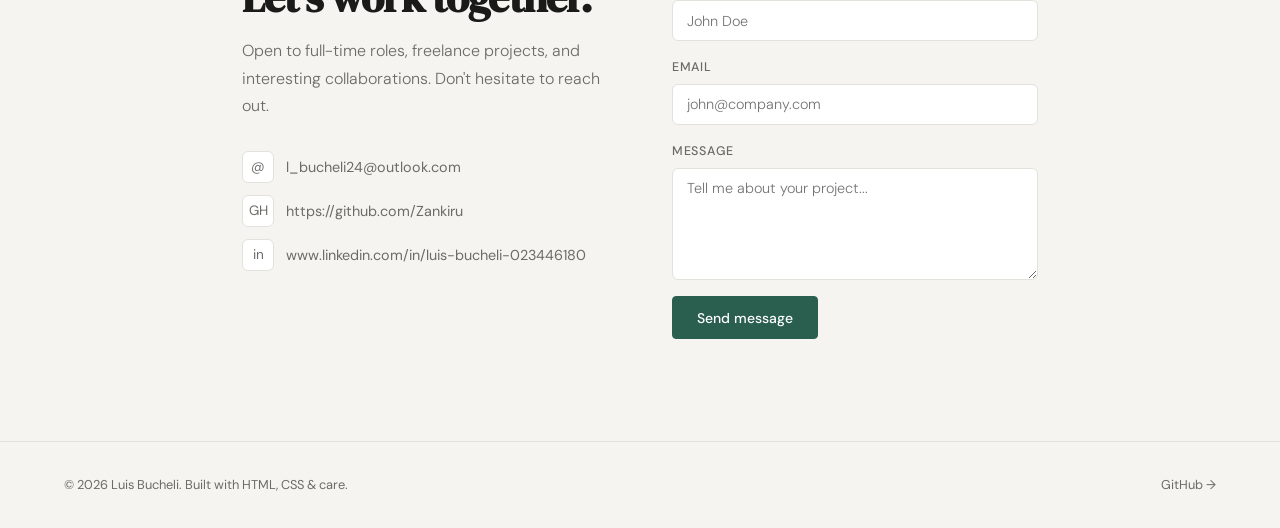
==== commit af7053c2: "Fix stylesheet link from istyle.css to istyles.css" ====
--- a/index.html
+++ b/index.html
@@ -7,7 +7,7 @@
   <link rel="preconnect" href="https://fonts.googleapis.com" />
   <link rel="preconnect" href="https://fonts.gstatic.com" crossorigin />
   <link href="https://fonts.googleapis.com/css2?family=DM+Serif+Display:ital@0;1&family=DM+Sans:wght@300;400;500&display=swap" rel="stylesheet" />
-  <link rel="stylesheet" href="istyle.css">
+  <link rel="stylesheet" href="istyles.css">
 </head>
 <body>
 
--- a/istyles.css
+++ b/istyles.css
@@ -0,0 +1,489 @@
+    *, *::before, *::after { box-sizing: border-box; margin: 0; padding: 0; }
+
+    :root {
+      --bg: #f5f4f0;
+      --surface: #ffffff;
+      --text: #1a1a18;
+      --muted: #6b6b67;
+      --border: #e2e1dc;
+      --accent: #2a5f4f;
+      --accent-light: #e8f0ed;
+      --tag-bg: #eeecea;
+      --tag-text: #3a3a37;
+      --link: #2a5f4f;
+    }
+
+    body {
+      font-family: 'DM Sans', sans-serif;
+      background: var(--bg);
+      color: var(--text);
+      font-size: 16px;
+      line-height: 1.7;
+      -webkit-font-smoothing: antialiased;
+    }
+
+    /* NAV */
+    nav {
+      position: sticky;
+      top: 0;
+      z-index: 100;
+      background: rgba(245, 244, 240, 0.92);
+      backdrop-filter: blur(8px);
+      border-bottom: 1px solid var(--border);
+      display: flex;
+      align-items: center;
+      justify-content: space-between;
+      padding: 0 clamp(1.5rem, 5vw, 4rem);
+      height: 60px;
+    }
+
+    .nav-logo {
+      font-family: 'DM Serif Display', serif;
+      font-size: 1.15rem;
+      color: var(--text);
+      text-decoration: none;
+      letter-spacing: -0.01em;
+    }
+
+    .nav-links {
+      display: flex;
+      gap: 2rem;
+      list-style: none;
+    }
+
+    .nav-links a {
+      font-size: 0.875rem;
+      font-weight: 400;
+      color: var(--muted);
+      text-decoration: none;
+      letter-spacing: 0.04em;
+      text-transform: uppercase;
+      transition: color 0.15s;
+    }
+
+    .nav-links a:hover { color: var(--text); }
+
+    /* SECTIONS */
+    section {
+      max-width: 860px;
+      margin: 0 auto;
+      padding: clamp(4rem, 8vw, 7rem) clamp(1.5rem, 5vw, 2rem);
+    }
+
+    section + section {
+      border-top: 1px solid var(--border);
+    }
+
+    .section-label {
+      font-size: 0.75rem;
+      font-weight: 500;
+      letter-spacing: 0.12em;
+      text-transform: uppercase;
+      color: var(--accent);
+      margin-bottom: 2.5rem;
+    }
+
+    /* HERO */
+    #hero {
+      min-height: calc(100vh - 60px);
+      display: flex;
+      flex-direction: column;
+      justify-content: center;
+    }
+
+    .hero-eyebrow {
+      font-size: 0.8rem;
+      font-weight: 500;
+      letter-spacing: 0.14em;
+      text-transform: uppercase;
+      color: var(--accent);
+      margin-bottom: 1.5rem;
+    }
+
+    h1 {
+      font-family: 'DM Serif Display', serif;
+      font-size: clamp(2.8rem, 7vw, 5rem);
+      line-height: 1.05;
+      letter-spacing: -0.02em;
+      color: var(--text);
+      margin-bottom: 1.5rem;
+      max-width: 700px;
+    }
+
+    h1 em {
+      font-style: italic;
+      color: var(--accent);
+    }
+
+    .hero-sub {
+      font-size: 1.15rem;
+      color: var(--muted);
+      max-width: 520px;
+      margin-bottom: 3rem;
+      font-weight: 300;
+    }
+
+    .hero-actions {
+      display: flex;
+      gap: 1rem;
+      flex-wrap: wrap;
+    }
+
+    .btn {
+      display: inline-block;
+      padding: 0.7rem 1.5rem;
+      font-family: 'DM Sans', sans-serif;
+      font-size: 0.875rem;
+      font-weight: 500;
+      border-radius: 4px;
+      text-decoration: none;
+      transition: all 0.15s;
+      cursor: pointer;
+    }
+
+    .btn-primary {
+      background: var(--accent);
+      color: #fff;
+      border: 1.5px solid var(--accent);
+    }
+
+    .btn-primary:hover { background: #214d3e; border-color: #214d3e; }
+
+    .btn-outline {
+      background: transparent;
+      color: var(--text);
+      border: 1.5px solid var(--border);
+    }
+
+    .btn-outline:hover { border-color: var(--text); }
+
+    /* ABOUT */
+    .about-grid {
+      display: grid;
+      grid-template-columns: 1fr 1fr;
+      gap: 4rem;
+      align-items: start;
+    }
+
+    .about-text h2 {
+      font-family: 'DM Serif Display', serif;
+      font-size: clamp(1.8rem, 3.5vw, 2.6rem);
+      line-height: 1.15;
+      letter-spacing: -0.02em;
+      margin-bottom: 1.25rem;
+    }
+
+    .about-text p {
+      color: var(--muted);
+      margin-bottom: 1rem;
+      font-weight: 300;
+    }
+
+    .about-stats {
+      display: grid;
+      grid-template-columns: 1fr 1fr;
+      gap: 1px;
+      background: var(--border);
+      border: 1px solid var(--border);
+      border-radius: 8px;
+      overflow: hidden;
+      margin-top: 1rem;
+    }
+
+    .stat {
+      background: var(--surface);
+      padding: 1.5rem;
+    }
+
+    .stat-number {
+      font-family: 'DM Serif Display', serif;
+      font-size: 2rem;
+      color: var(--text);
+      display: block;
+    }
+
+    .stat-label {
+      font-size: 0.8rem;
+      color: var(--muted);
+      text-transform: uppercase;
+      letter-spacing: 0.06em;
+    }
+
+    /* PROJECTS */
+    .projects-grid {
+      display: grid;
+      grid-template-columns: 1fr 1fr;
+      gap: 1.5rem;
+    }
+
+    .project-card {
+      background: var(--surface);
+      border: 1px solid var(--border);
+      border-radius: 10px;
+      padding: 1.75rem;
+      transition: border-color 0.15s, transform 0.15s;
+      display: flex;
+      flex-direction: column;
+    }
+
+    .project-card:hover {
+      border-color: #c0bfba;
+      transform: translateY(-2px);
+    }
+
+    .project-card.featured {
+      grid-column: span 2;
+      display: grid;
+      grid-template-columns: 1fr 1fr;
+      gap: 2rem;
+      align-items: center;
+    }
+
+    .project-meta {
+      display: flex;
+      align-items: center;
+      gap: 0.5rem;
+      margin-bottom: 1rem;
+    }
+
+    .project-num {
+      font-size: 0.75rem;
+      font-weight: 500;
+      color: var(--accent);
+      letter-spacing: 0.08em;
+    }
+
+    .project-status {
+      font-size: 0.7rem;
+      background: var(--accent-light);
+      color: var(--accent);
+      padding: 2px 8px;
+      border-radius: 20px;
+      font-weight: 500;
+      letter-spacing: 0.04em;
+    }
+
+    .project-card h3 {
+      font-family: 'DM Serif Display', serif;
+      font-size: 1.35rem;
+      letter-spacing: -0.01em;
+      margin-bottom: 0.6rem;
+      color: var(--text);
+    }
+
+    .project-card p {
+      font-size: 0.92rem;
+      color: var(--muted);
+      font-weight: 300;
+      flex: 1;
+      margin-bottom: 1.5rem;
+    }
+
+    .project-tags {
+      display: flex;
+      flex-wrap: wrap;
+      gap: 0.4rem;
+      margin-bottom: 1.25rem;
+    }
+
+    .tag {
+      font-size: 0.72rem;
+      font-weight: 500;
+      background: var(--tag-bg);
+      color: var(--tag-text);
+      padding: 3px 10px;
+      border-radius: 4px;
+      letter-spacing: 0.04em;
+    }
+
+    .project-links {
+      display: flex;
+      gap: 1rem;
+    }
+
+    .project-links a {
+      font-size: 0.8rem;
+      font-weight: 500;
+      color: var(--accent);
+      text-decoration: none;
+      letter-spacing: 0.04em;
+    }
+
+    .project-links a:hover { text-decoration: underline; }
+
+    .project-visual {
+      background: var(--accent-light);
+      border-radius: 8px;
+      height: 180px;
+      display: flex;
+      align-items: center;
+      justify-content: center;
+      font-size: 3rem;
+      color: var(--accent);
+    }
+
+    /* SKILLS */
+    .skills-grid {
+      display: grid;
+      grid-template-columns: repeat(3, 1fr);
+      gap: 1.5rem;
+    }
+
+    .skill-group {
+      background: var(--surface);
+      border: 1px solid var(--border);
+      border-radius: 10px;
+      padding: 1.5rem;
+    }
+
+    .skill-group h3 {
+      font-size: 0.75rem;
+      font-weight: 500;
+      letter-spacing: 0.1em;
+      text-transform: uppercase;
+      color: var(--accent);
+      margin-bottom: 1rem;
+    }
+
+    .skill-list {
+      list-style: none;
+      display: flex;
+      flex-direction: column;
+      gap: 0.5rem;
+    }
+
+    .skill-list li {
+      font-size: 0.9rem;
+      color: var(--muted);
+      font-weight: 300;
+      display: flex;
+      align-items: center;
+      gap: 0.5rem;
+    }
+
+    .skill-list li::before {
+      content: '';
+      width: 4px;
+      height: 4px;
+      border-radius: 50%;
+      background: var(--accent);
+      flex-shrink: 0;
+    }
+
+    /* CONTACT */
+    .contact-inner {
+      display: grid;
+      grid-template-columns: 1fr 1fr;
+      gap: 4rem;
+      align-items: start;
+    }
+
+    .contact-left h2 {
+      font-family: 'DM Serif Display', serif;
+      font-size: clamp(1.8rem, 3.5vw, 2.6rem);
+      line-height: 1.15;
+      letter-spacing: -0.02em;
+      margin-bottom: 1rem;
+    }
+
+    .contact-left p {
+      color: var(--muted);
+      font-weight: 300;
+      margin-bottom: 2rem;
+    }
+
+    .contact-links {
+      display: flex;
+      flex-direction: column;
+      gap: 0.75rem;
+    }
+
+    .contact-link {
+      display: flex;
+      align-items: center;
+      gap: 0.75rem;
+      font-size: 0.9rem;
+      color: var(--muted);
+      text-decoration: none;
+      transition: color 0.15s;
+    }
+
+    .contact-link:hover { color: var(--text); }
+
+    .contact-icon {
+      width: 32px;
+      height: 32px;
+      border: 1px solid var(--border);
+      border-radius: 6px;
+      display: flex;
+      align-items: center;
+      justify-content: center;
+      font-size: 0.85rem;
+      background: var(--surface);
+      flex-shrink: 0;
+    }
+
+    .contact-form {
+      display: flex;
+      flex-direction: column;
+      gap: 1rem;
+    }
+
+    .form-group {
+      display: flex;
+      flex-direction: column;
+      gap: 0.35rem;
+    }
+
+    .form-group label {
+      font-size: 0.78rem;
+      font-weight: 500;
+      letter-spacing: 0.06em;
+      text-transform: uppercase;
+      color: var(--muted);
+    }
+
+    .form-group input,
+    .form-group textarea {
+      font-family: 'DM Sans', sans-serif;
+      font-size: 0.9rem;
+      font-weight: 300;
+      color: var(--text);
+      background: var(--surface);
+      border: 1px solid var(--border);
+      border-radius: 6px;
+      padding: 0.65rem 0.9rem;
+      outline: none;
+      transition: border-color 0.15s;
+      resize: vertical;
+    }
+
+    .form-group input:focus,
+    .form-group textarea:focus {
+      border-color: var(--accent);
+    }
+
+    /* FOOTER */
+    footer {
+      border-top: 1px solid var(--border);
+      padding: 2rem clamp(1.5rem, 5vw, 4rem);
+      display: flex;
+      align-items: center;
+      justify-content: space-between;
+    }
+
+    footer p {
+      font-size: 0.8rem;
+      color: var(--muted);
+    }
+
+    /* RESPONSIVE */
+    @media (max-width: 700px) {
+      .about-grid,
+      .projects-grid,
+      .skills-grid,
+      .contact-inner { grid-template-columns: 1fr; gap: 2rem; }
+      .project-card.featured { grid-column: span 1; grid-template-columns: 1fr; }
+      .project-visual { display: none; }
+      .nav-links { gap: 1.25rem; }
+    }
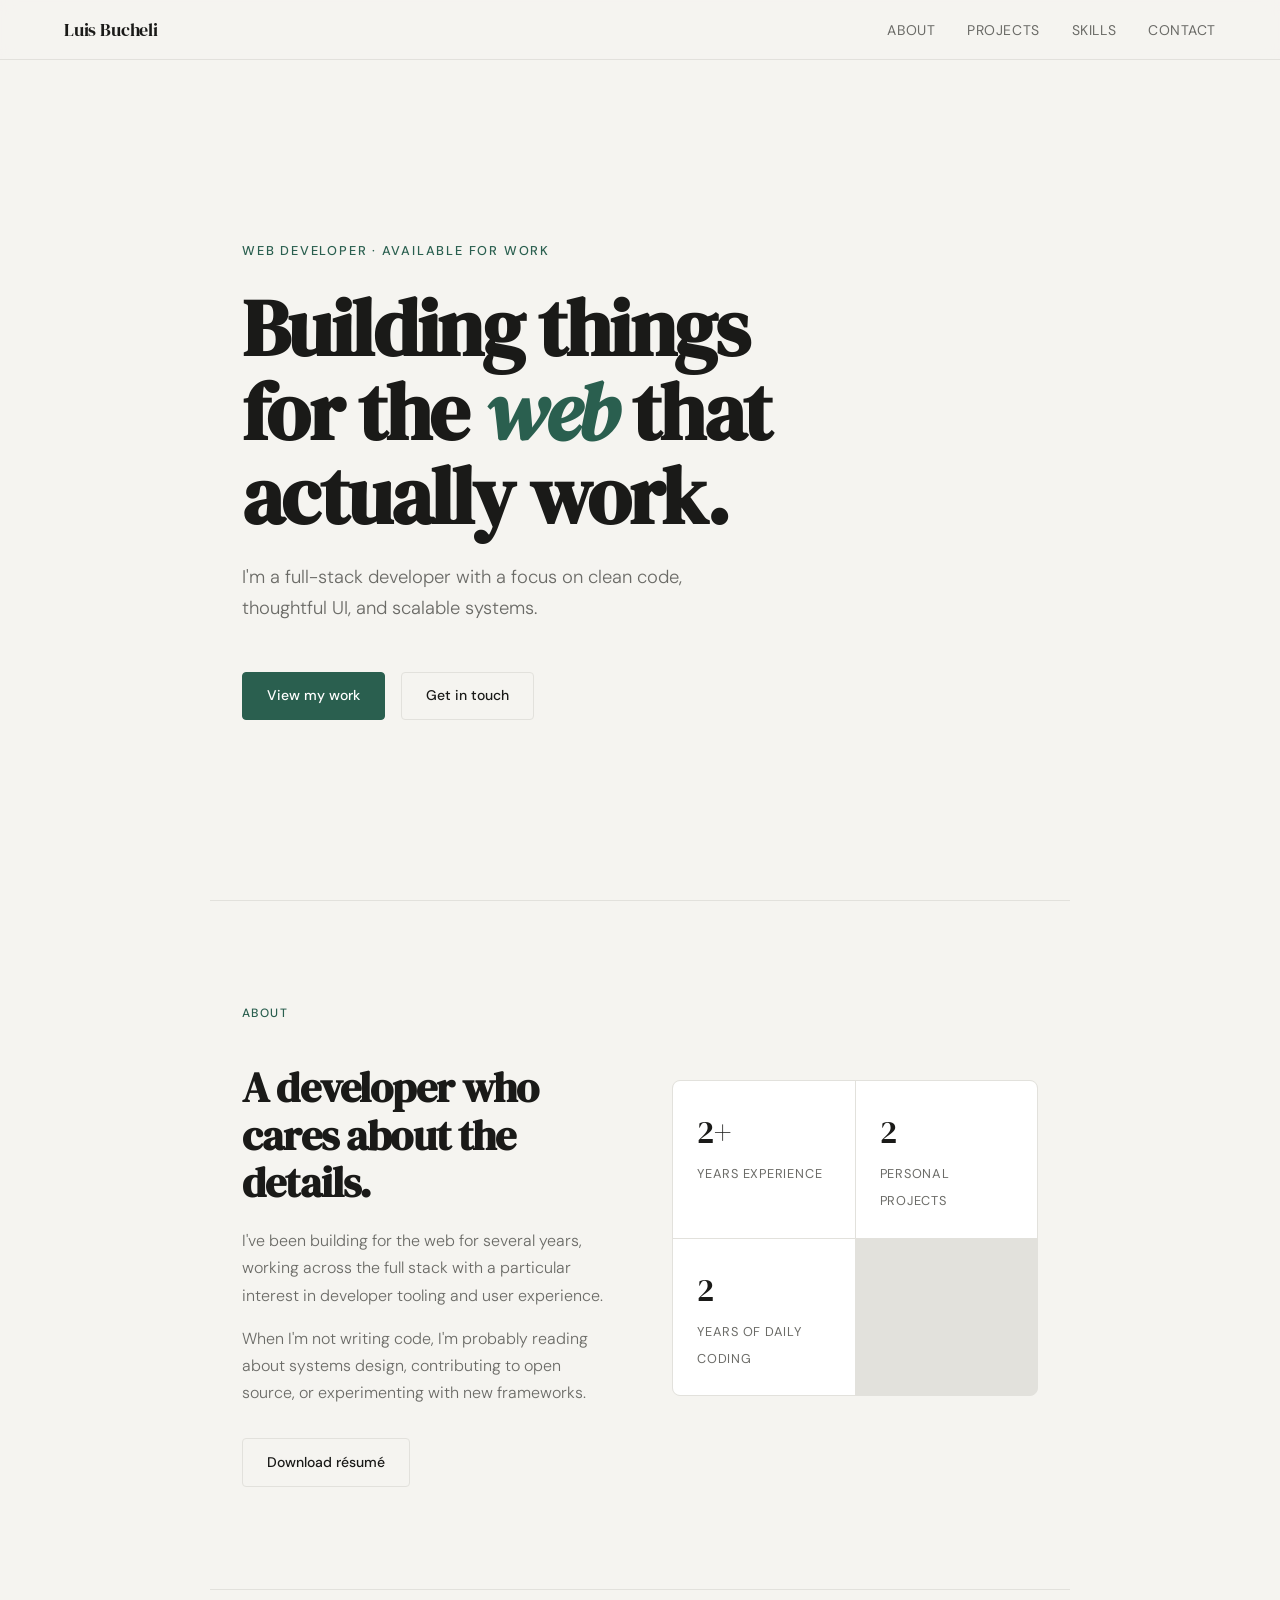
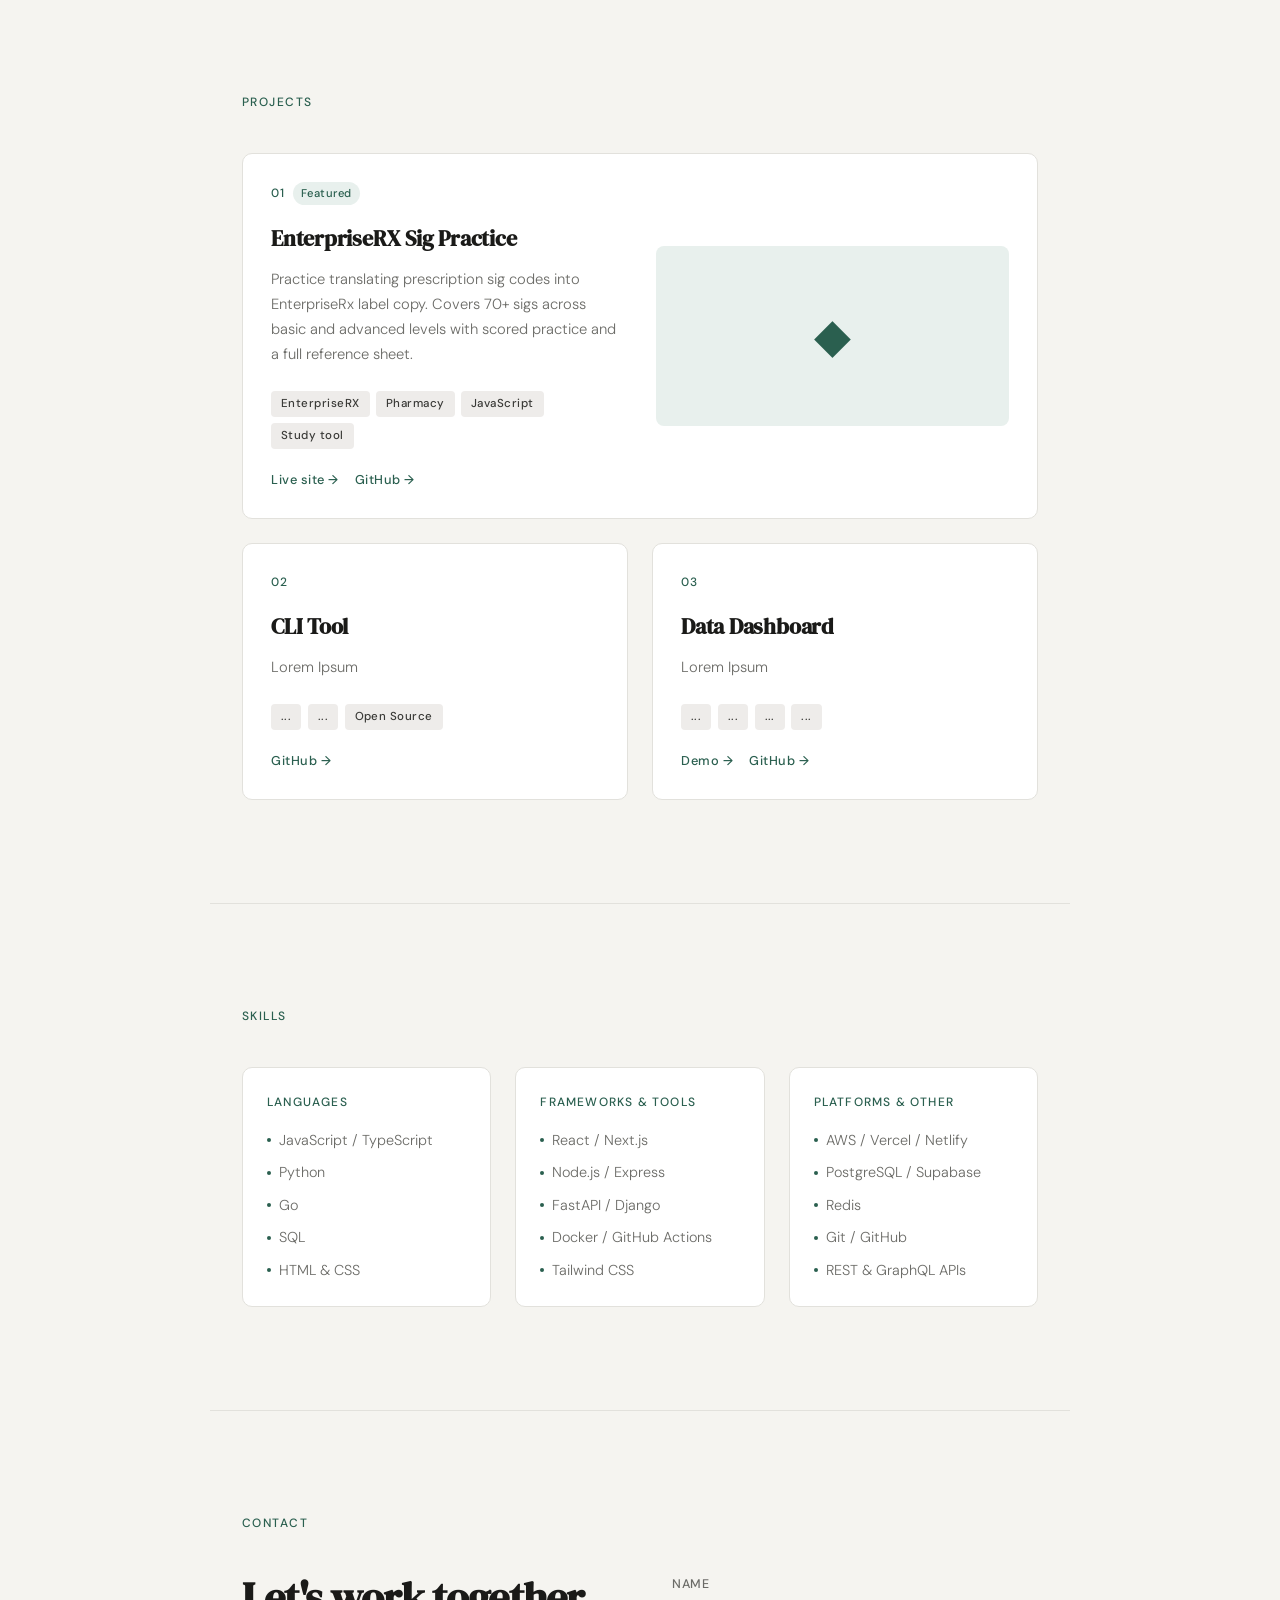
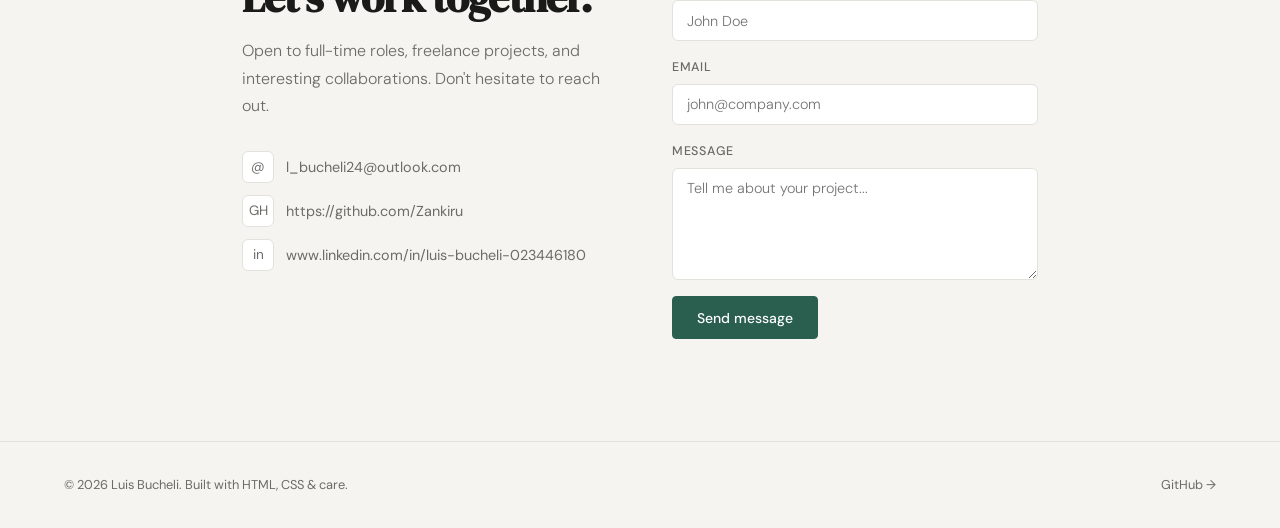
==== commit ddde0e34: "Change title from 'Software Developer' to 'Web Developer'" ====
--- a/index.html
+++ b/index.html
@@ -23,7 +23,7 @@
 
   <!-- HERO -->
   <section id="hero">
-    <p class="hero-eyebrow">Software Developer · Available for work</p>
+    <p class="hero-eyebrow">Web Developer · Available for work</p>
     <h1>Building things<br />for the <em>web</em> that<br />actually work.</h1>
     <p class="hero-sub">I'm a full-stack developer with a focus on clean code, thoughtful UI, and scalable systems.</p>
     <div class="hero-actions">
@@ -81,8 +81,8 @@
             <span class="tag">Study tool</span>
           </div>
           <div class="project-links">
-            <a href="sig-practice.html">Live site →</a>
-            <a href="#">GitHub →</a>
+            <a href="sig-lookup.html">Live site →</a>
+            <a href="https://github.com/Zankiru">GitHub →</a>
           </div>
         </div>
         <div class="project-visual">&#9670;</div>
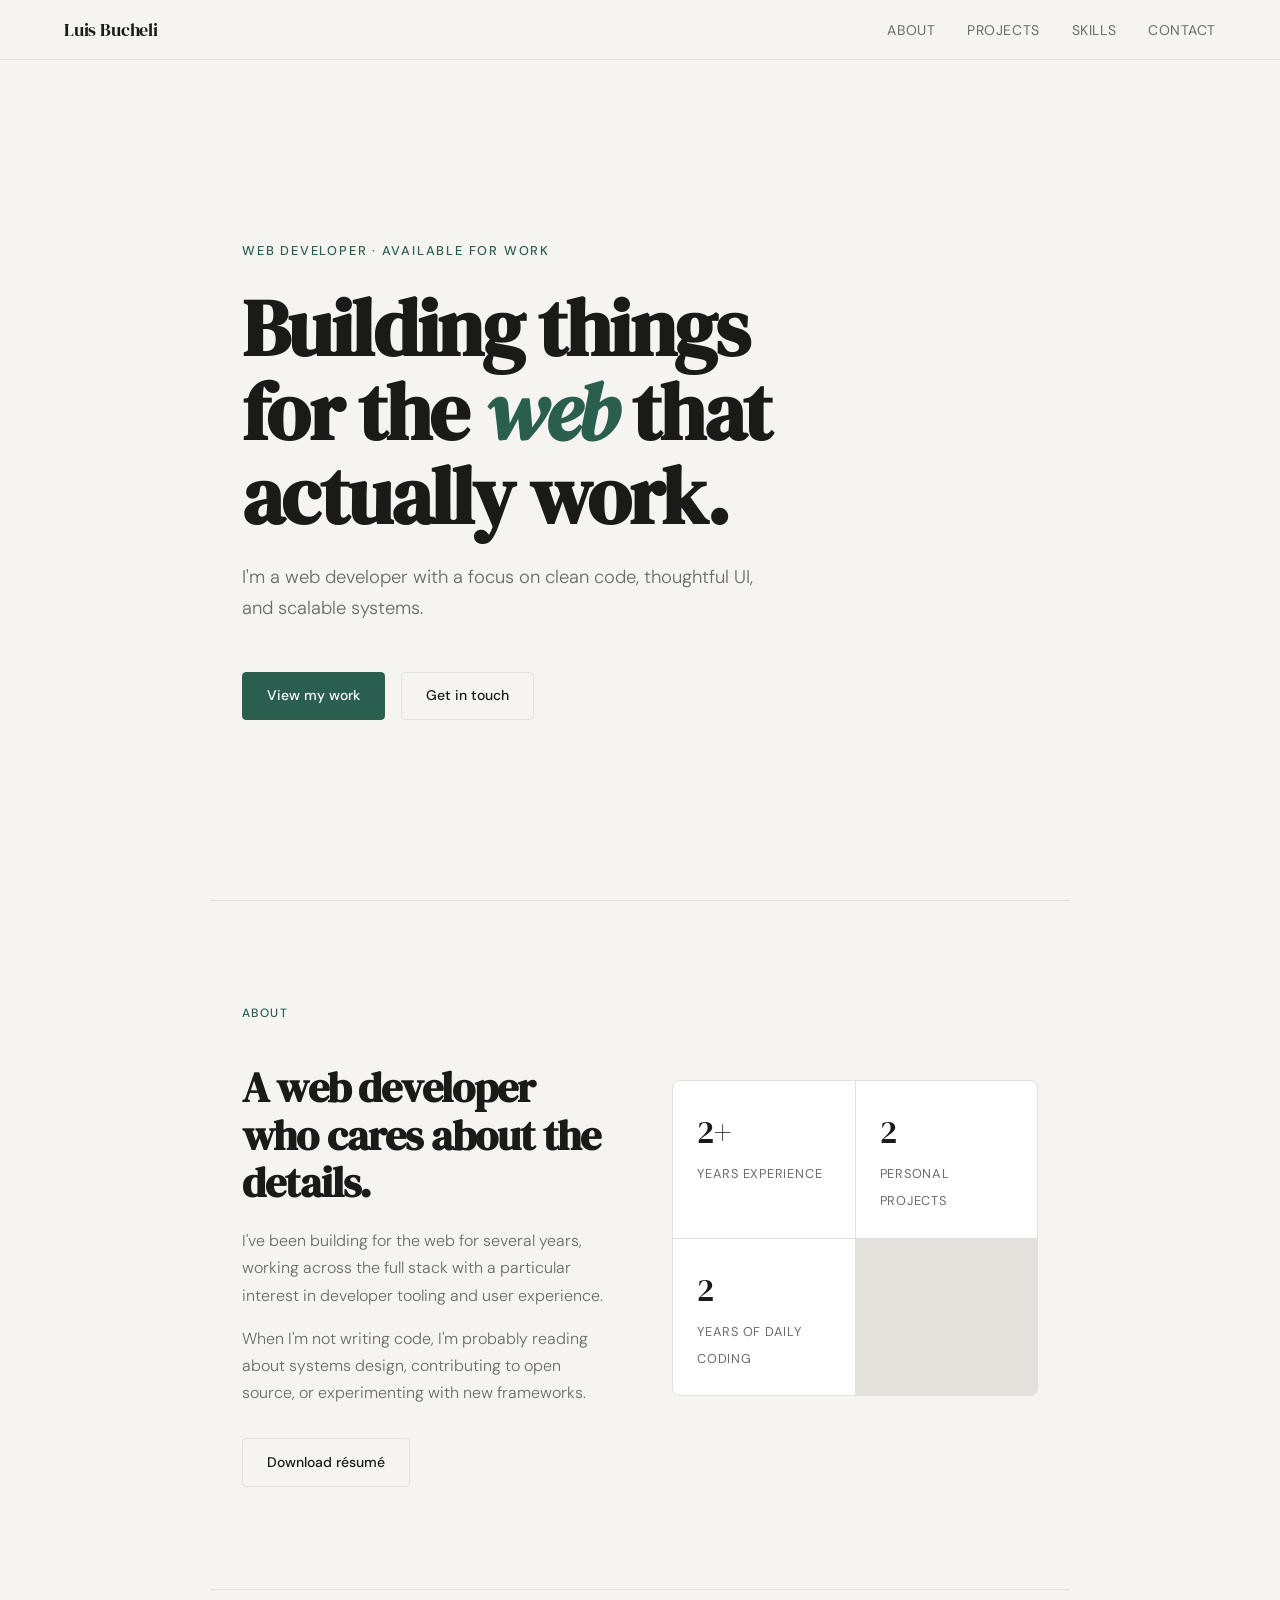
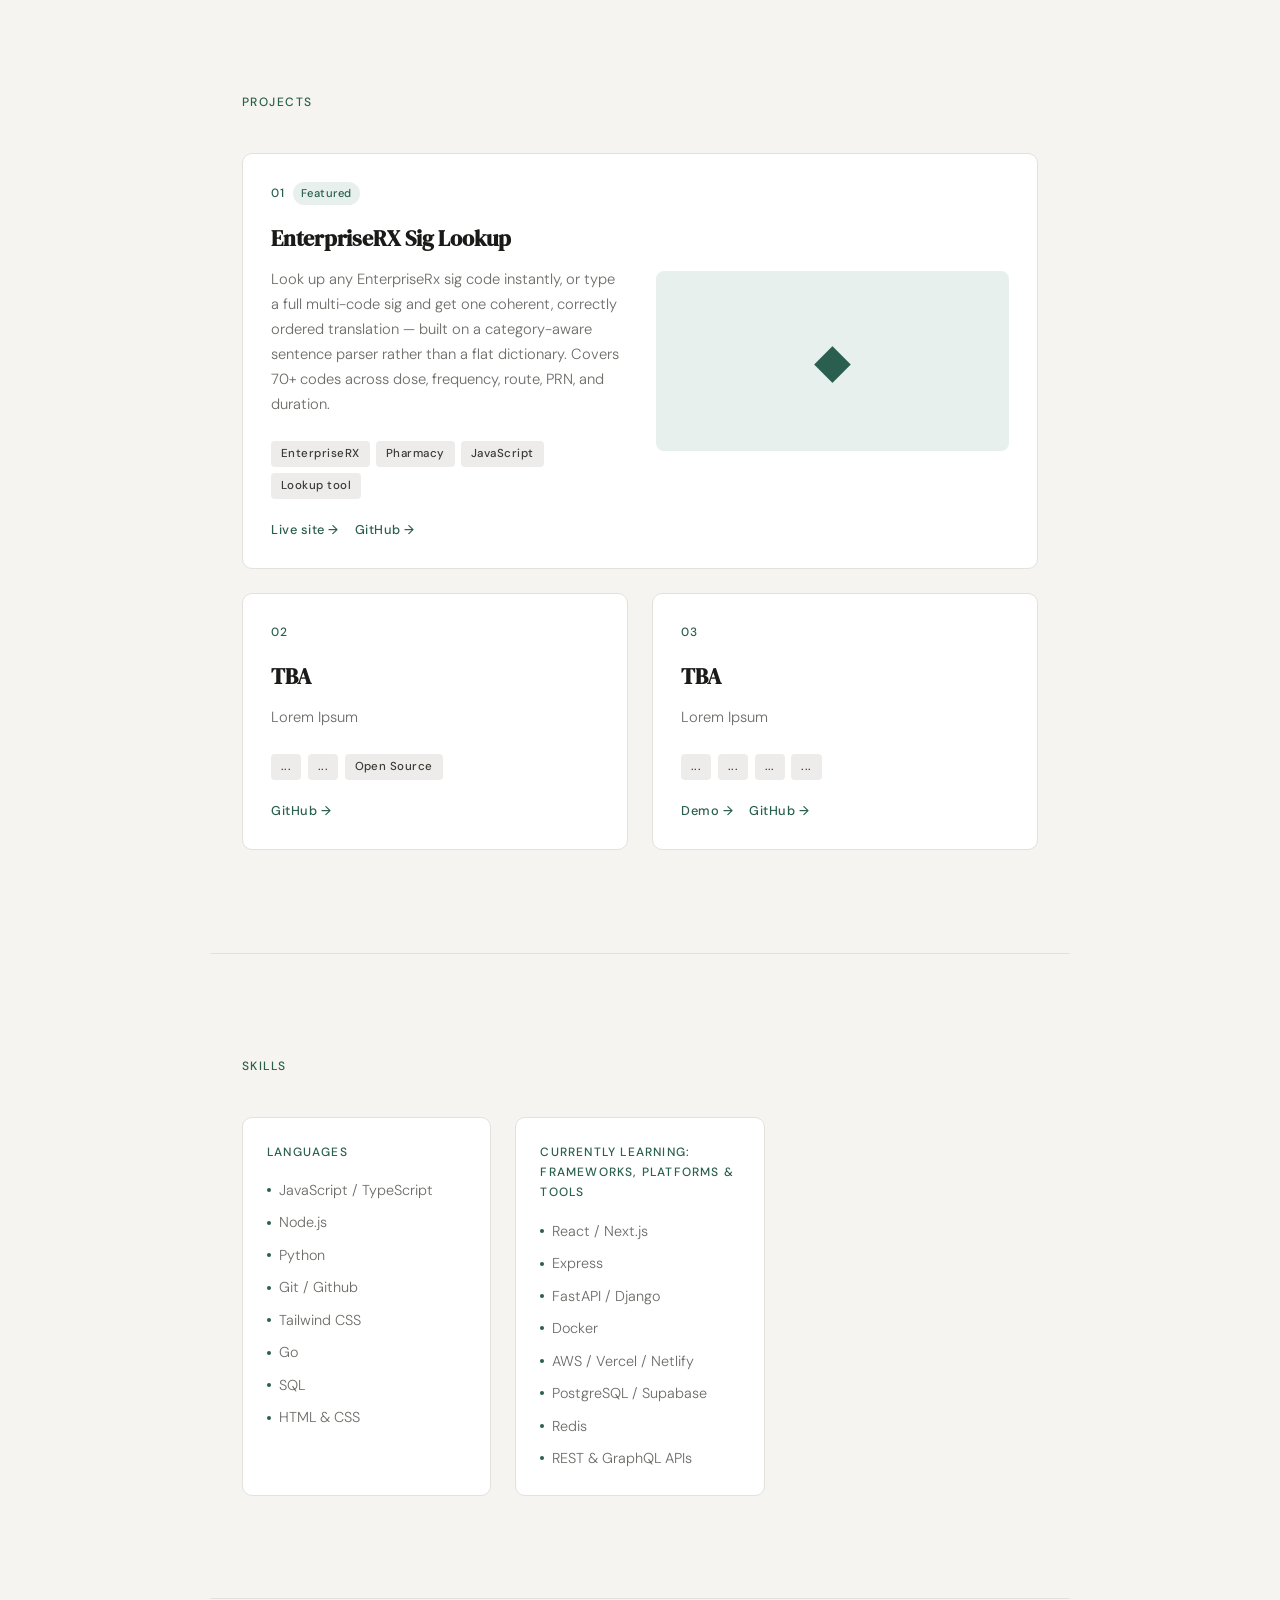
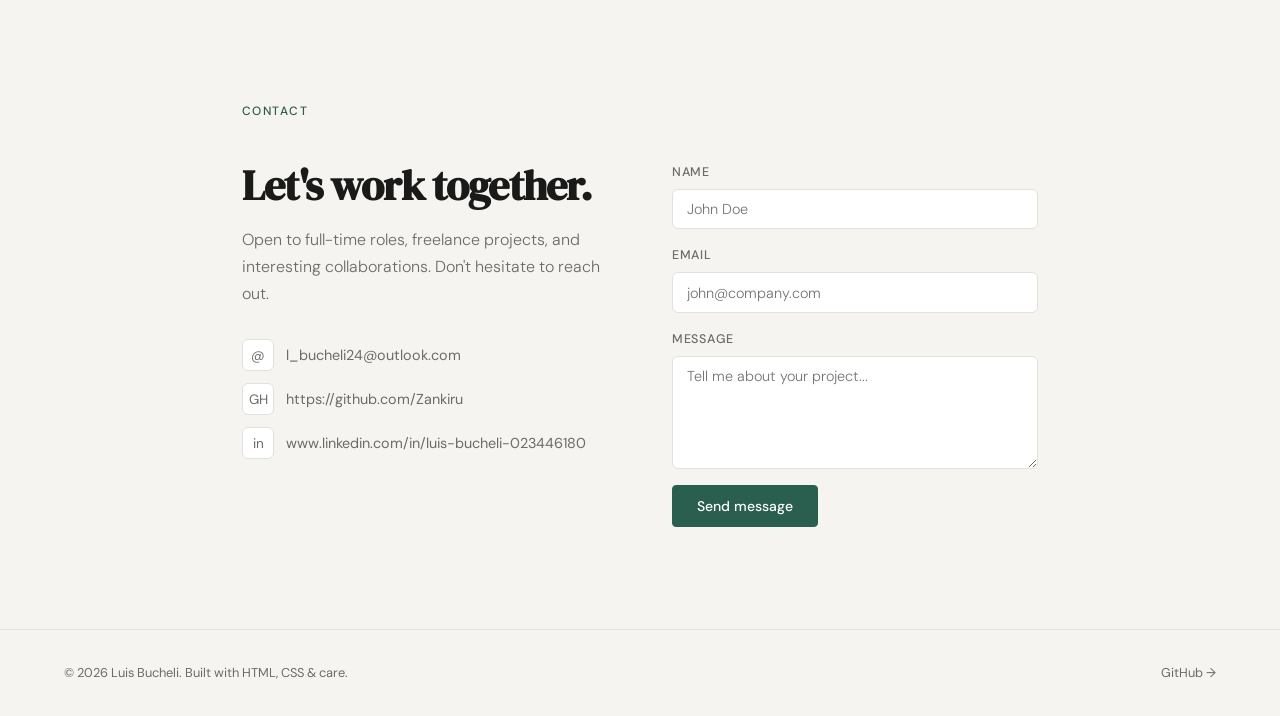
==== commit 945560f1: "Update project descriptions and skills in index.html" ====
--- a/index.html
+++ b/index.html
@@ -25,7 +25,7 @@
   <section id="hero">
     <p class="hero-eyebrow">Web Developer · Available for work</p>
     <h1>Building things<br />for the <em>web</em> that<br />actually work.</h1>
-    <p class="hero-sub">I'm a full-stack developer with a focus on clean code, thoughtful UI, and scalable systems.</p>
+    <p class="hero-sub">I'm a web developer with a focus on clean code, thoughtful UI, and scalable systems.</p>
     <div class="hero-actions">
       <a href="#projects" class="btn btn-primary">View my work</a>
       <a href="#contact" class="btn btn-outline">Get in touch</a>
@@ -37,7 +37,7 @@
     <p class="section-label">About</p>
     <div class="about-grid">
       <div class="about-text">
-        <h2>A developer who cares about the details.</h2>
+        <h2>A web developer who cares about the details.</h2>
         <p>I've been building for the web for several years, working across the full stack with a particular interest in developer tooling and user experience.</p>
         <p>When I'm not writing code, I'm probably reading about systems design, contributing to open source, or experimenting with new frameworks.</p>
         <a href="#contact" class="btn btn-outline" style="margin-top: 1rem; display: inline-block;">Download résumé</a>
@@ -72,13 +72,13 @@
             <span class="project-num">01</span>
             <span class="project-status">Featured</span>
           </div>
-          <h3>EnterpriseRX Sig Practice</h3>
-          <p>Practice translating prescription sig codes into EnterpriseRx label copy. Covers 70+ sigs across basic and advanced levels with scored practice and a full reference sheet.</p>
+          <h3>EnterpriseRX Sig Lookup</h3>
+          <p>Look up any EnterpriseRx sig code instantly, or type a full multi-code sig and get one coherent, correctly ordered translation — built on a category-aware sentence parser rather than a flat dictionary. Covers 70+ codes across dose, frequency, route, PRN, and duration.</p>
           <div class="project-tags">
             <span class="tag">EnterpriseRX</span>
             <span class="tag">Pharmacy</span>
             <span class="tag">JavaScript</span>
-            <span class="tag">Study tool</span>
+            <span class="tag">Lookup tool</span>
           </div>
           <div class="project-links">
             <a href="sig-lookup.html">Live site →</a>
@@ -92,7 +92,7 @@
         <div class="project-meta">
           <span class="project-num">02</span>
         </div>
-        <h3>CLI Tool</h3>
+        <h3>TBA</h3>
         <p>Lorem Ipsum</p>
         <div class="project-tags">
           <span class="tag">...</span>
@@ -108,7 +108,7 @@
         <div class="project-meta">
           <span class="project-num">03</span>
         </div>
-        <h3>Data Dashboard</h3>
+        <h3>TBA</h3>
         <p>Lorem Ipsum</p>
         <div class="project-tags">
           <span class="tag">...</span>
@@ -133,29 +133,25 @@
         <h3>Languages</h3>
         <ul class="skill-list">
           <li>JavaScript / TypeScript</li>
+          <li>Node.js</li>
           <li>Python</li>
+          <li>Git / Github</li>
+          <li>Tailwind CSS</li>
           <li>Go</li>
           <li>SQL</li>
           <li>HTML & CSS</li>
         </ul>
       </div>
       <div class="skill-group">
-        <h3>Frameworks & Tools</h3>
+        <h3>Currently Learning: Frameworks, Platforms & Tools</h3>
         <ul class="skill-list">
           <li>React / Next.js</li>
-          <li>Node.js / Express</li>
+          <li>Express</li>
           <li>FastAPI / Django</li>
-          <li>Docker / GitHub Actions</li>
-          <li>Tailwind CSS</li>
-        </ul>
-      </div>
-      <div class="skill-group">
-        <h3>Platforms & Other</h3>
-        <ul class="skill-list">
+          <li>Docker</li>
           <li>AWS / Vercel / Netlify</li>
           <li>PostgreSQL / Supabase</li>
           <li>Redis</li>
-          <li>Git / GitHub</li>
           <li>REST & GraphQL APIs</li>
         </ul>
       </div>
